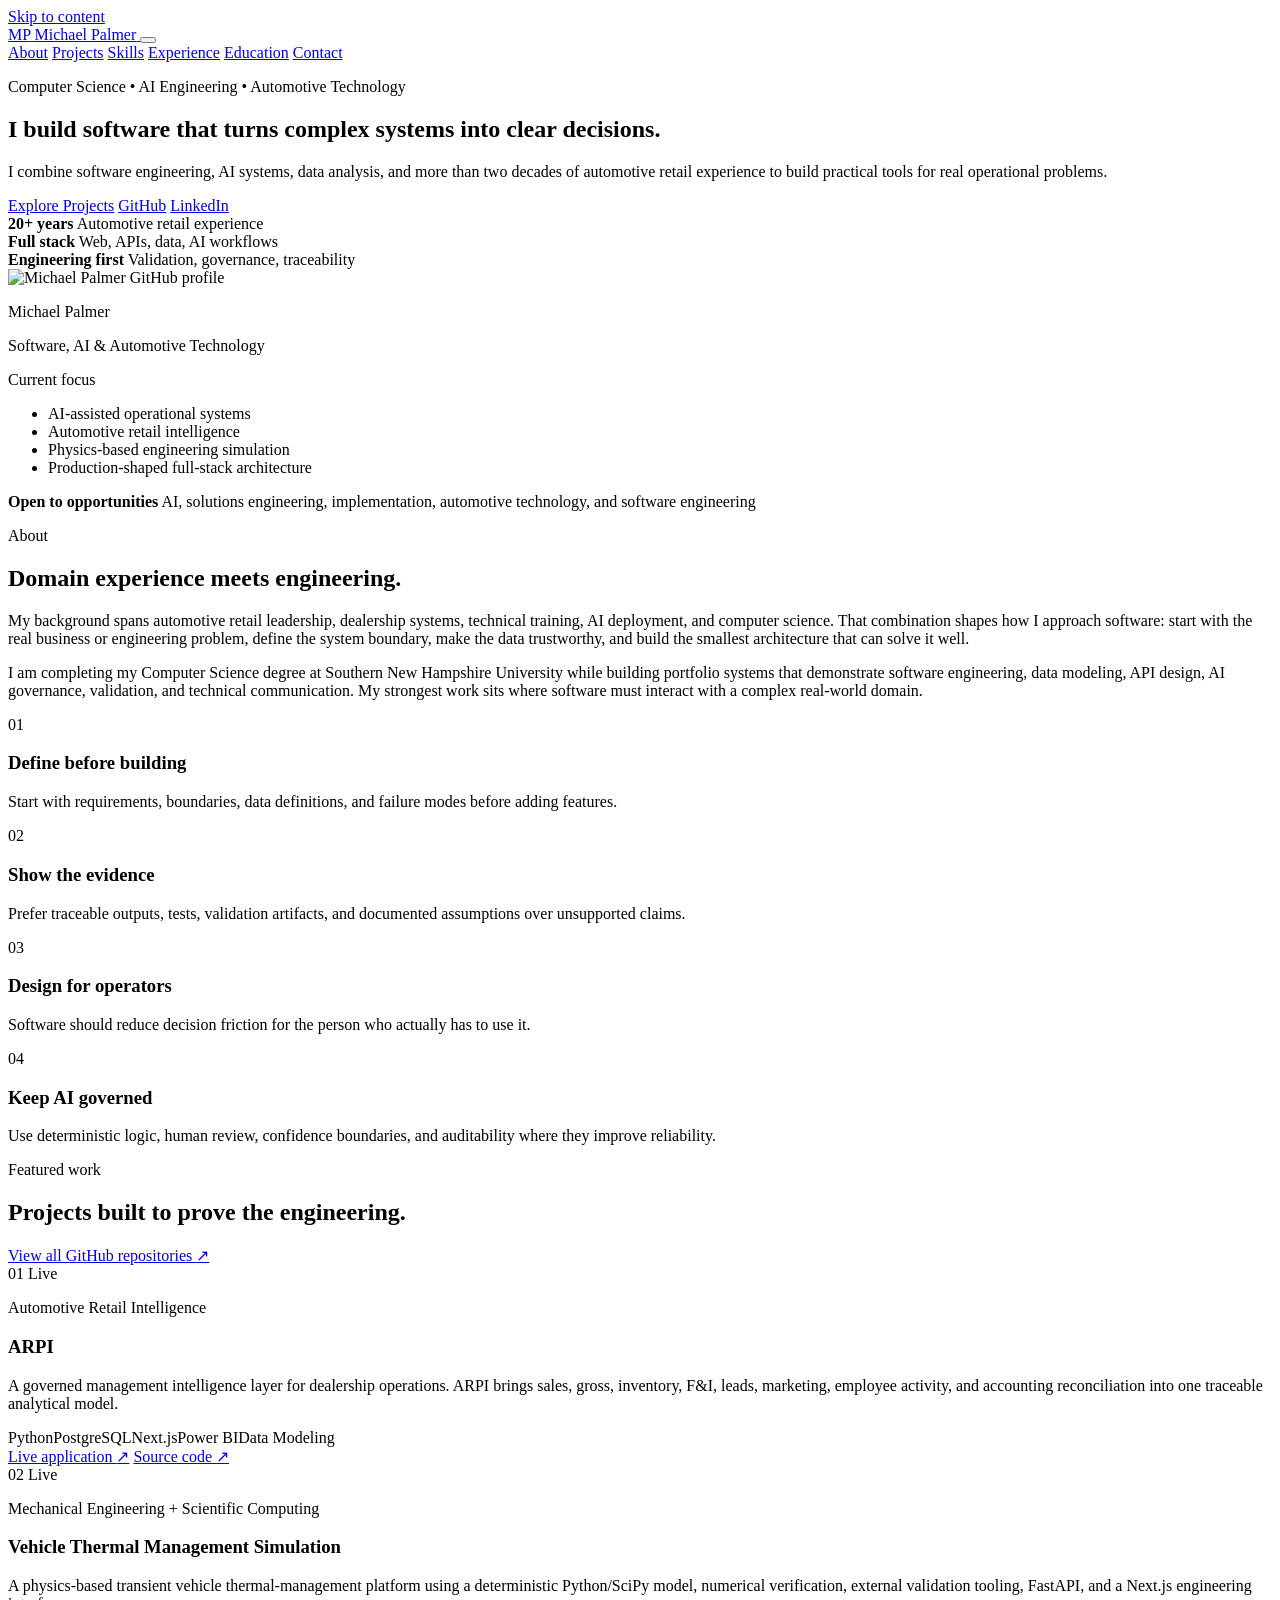
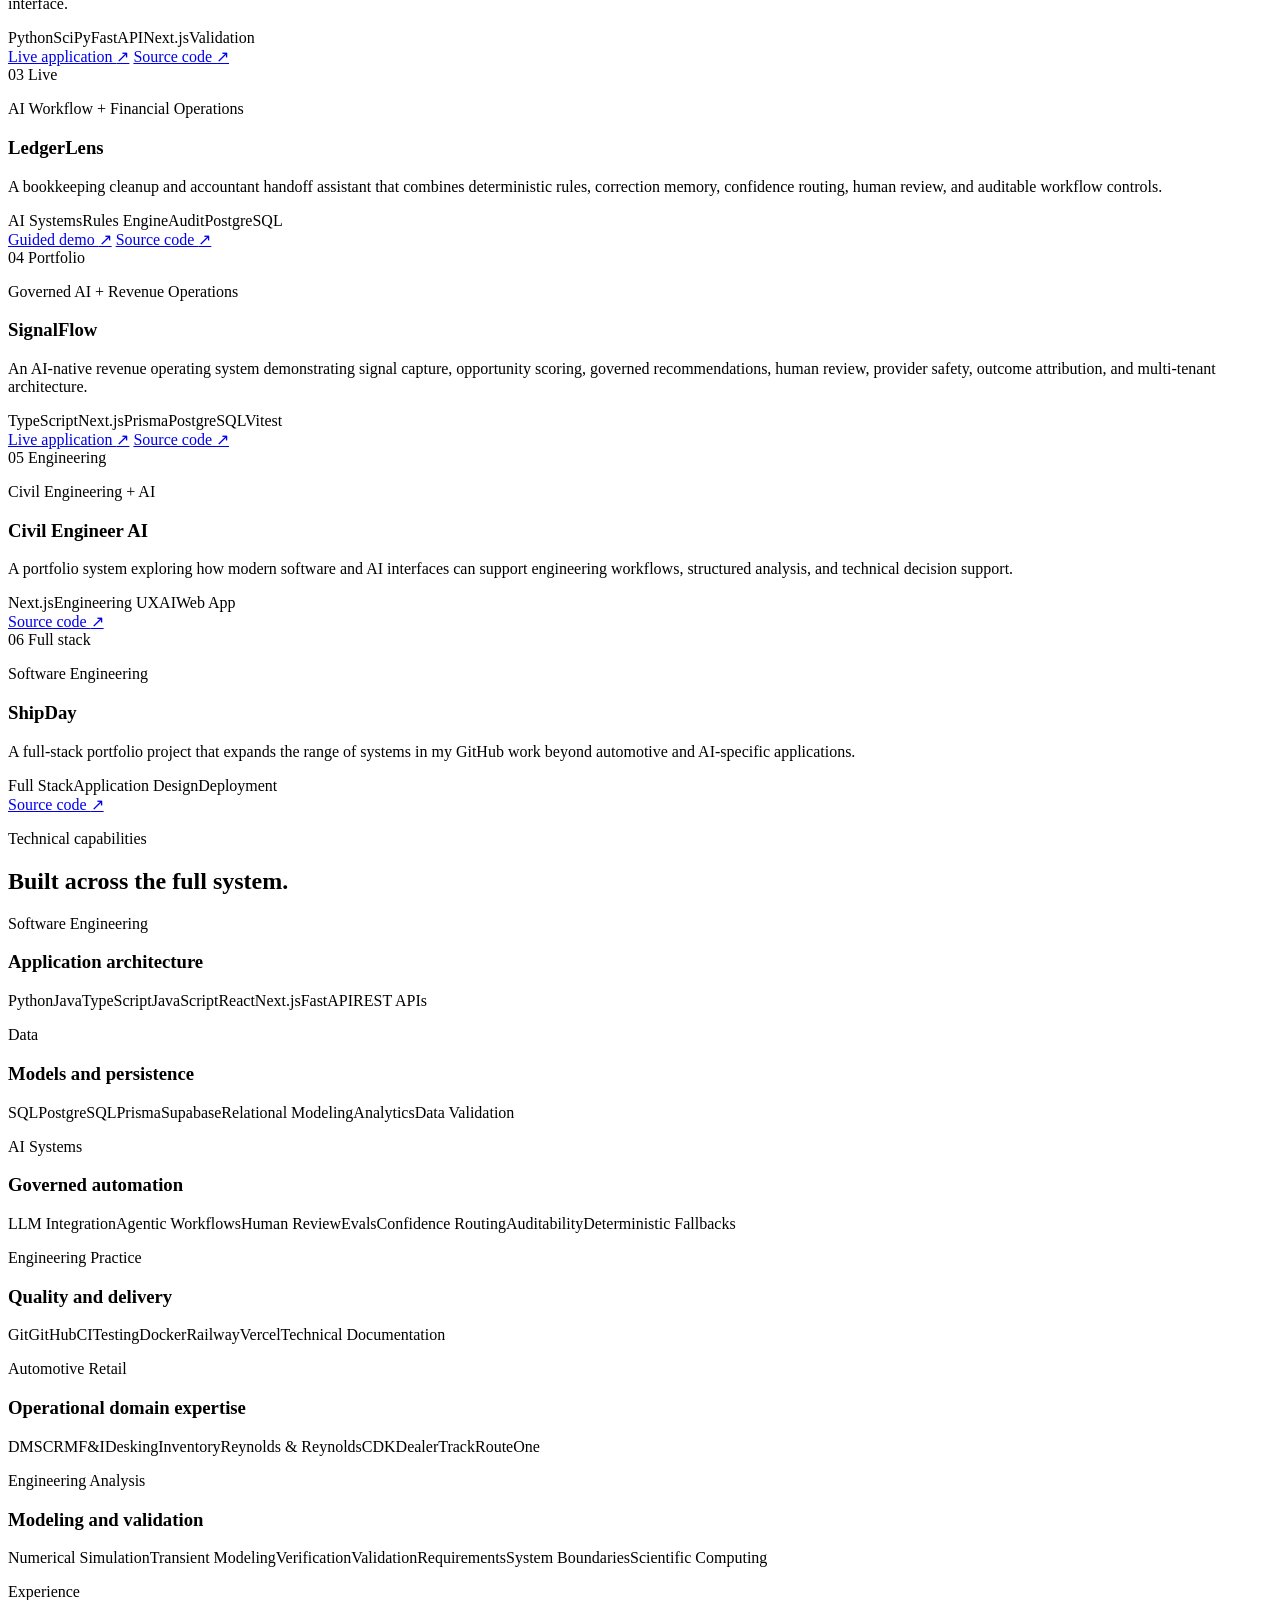
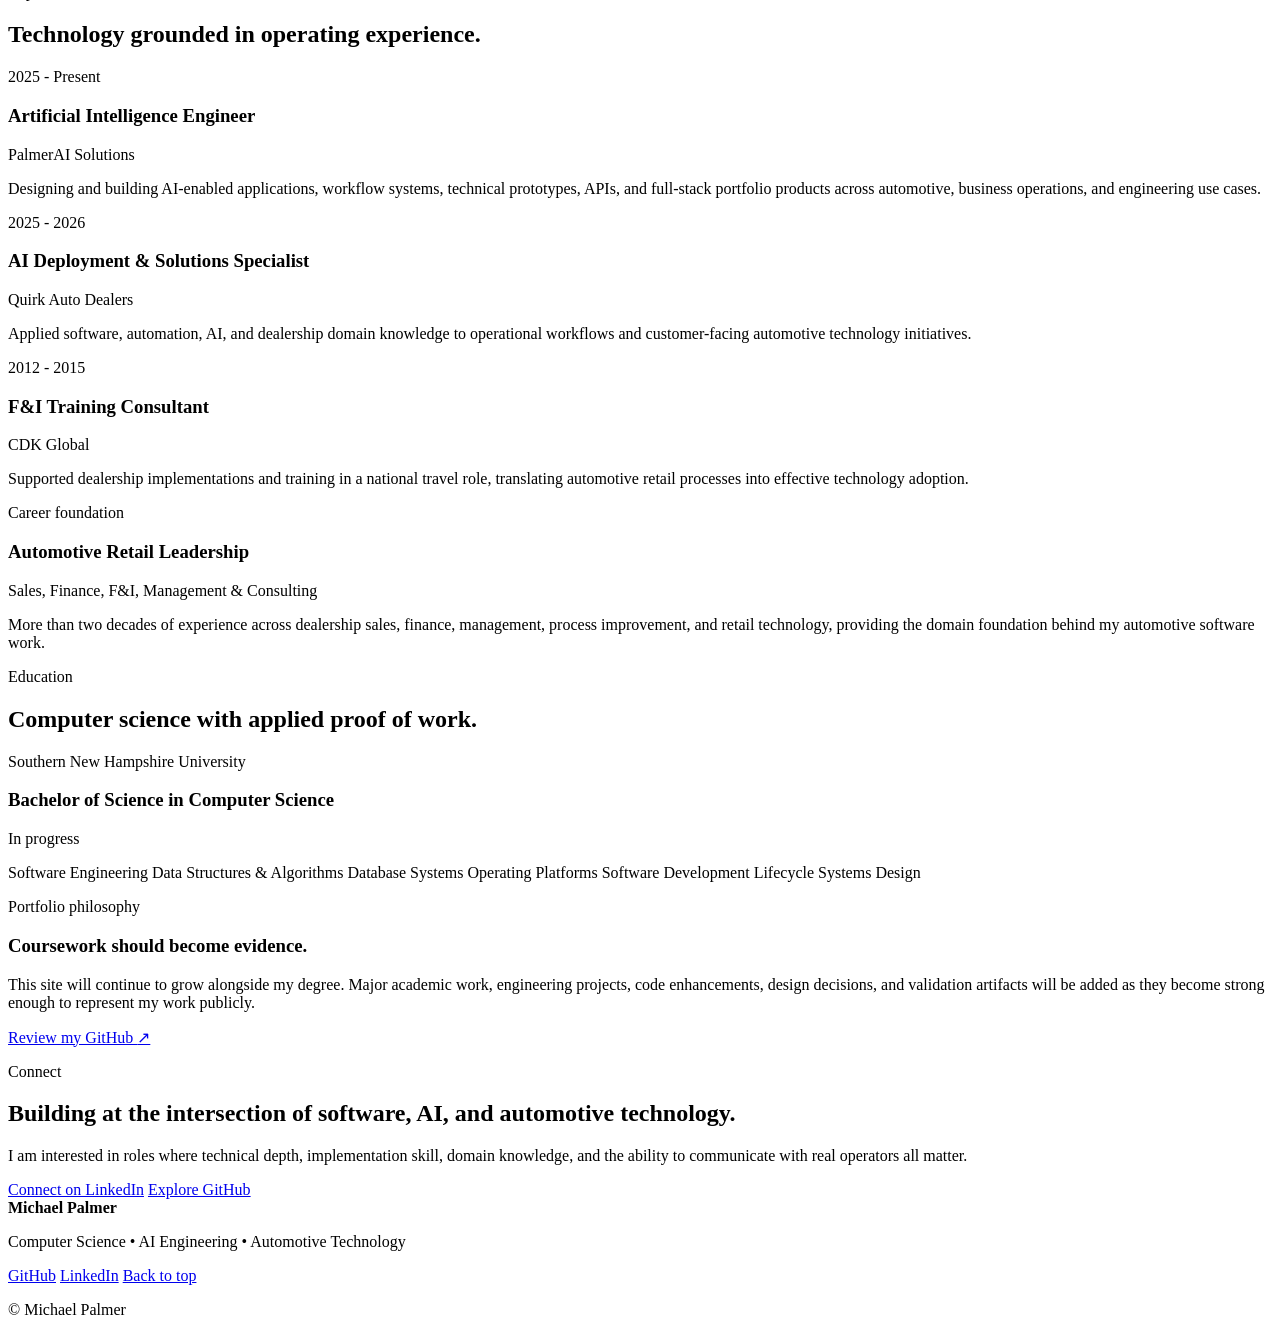
==== index.html @ bd566960 "Build portfolio V1 homepage" ====
<!DOCTYPE html>
<html lang="en">
<head>
  <meta charset="UTF-8">
  <meta name="viewport" content="width=device-width, initial-scale=1.0">
  <meta name="description" content="Michael Palmer's portfolio featuring computer science, AI engineering, automotive technology, software development, and engineering projects.">
  <meta name="author" content="Michael Palmer">
  <meta name="theme-color" content="#08101f">
  <meta property="og:title" content="Michael Palmer | Computer Science, AI & Automotive Technology">
  <meta property="og:description" content="Portfolio of Michael Palmer: software engineering, AI systems, automotive technology, data products, and engineering simulation.">
  <meta property="og:type" content="website">
  <meta property="og:url" content="https://mpalmer79.github.io/">
  <meta name="twitter:card" content="summary">
  <link rel="canonical" href="https://mpalmer79.github.io/">
  <link rel="stylesheet" href="styles.css">
  <title>Michael Palmer | Computer Science, AI & Automotive Technology</title>
  <script type="application/ld+json">
  {
    "@context": "https://schema.org",
    "@type": "Person",
    "name": "Michael Palmer",
    "url": "https://mpalmer79.github.io/",
    "sameAs": [
      "https://github.com/mpalmer79",
      "https://www.linkedin.com/in/mpalmer1234/"
    ],
    "knowsAbout": [
      "Computer Science",
      "Artificial Intelligence",
      "Software Engineering",
      "Automotive Technology",
      "Data Engineering",
      "Engineering Simulation"
    ]
  }
  </script>
</head>
<body>
  <a class="skip-link" href="#main-content">Skip to content</a>

  <header class="site-header" id="top">
    <div class="nav-shell">
      <a class="brand" href="#top" aria-label="Michael Palmer home">
        <span class="brand-mark">MP</span>
        <span class="brand-name">Michael Palmer</span>
      </a>

      <button class="nav-toggle" type="button" aria-expanded="false" aria-controls="primary-nav" aria-label="Open navigation">
        <span></span>
        <span></span>
        <span></span>
      </button>

      <nav class="primary-nav" id="primary-nav" aria-label="Primary navigation">
        <a href="#about">About</a>
        <a href="#projects">Projects</a>
        <a href="#skills">Skills</a>
        <a href="#experience">Experience</a>
        <a href="#education">Education</a>
        <a class="nav-cta" href="#contact">Contact</a>
      </nav>
    </div>
  </header>

  <main id="main-content">
    <section class="hero section-shell">
      <div class="hero-copy reveal">
        <p class="eyebrow">Computer Science • AI Engineering • Automotive Technology</p>
        <h1>I build software that turns complex systems into clear decisions.</h1>
        <p class="hero-lead">
          I combine software engineering, AI systems, data analysis, and more than two decades of automotive retail experience to build practical tools for real operational problems.
        </p>

        <div class="hero-actions">
          <a class="button button-primary" href="#projects">Explore Projects</a>
          <a class="button button-secondary" href="https://github.com/mpalmer79" target="_blank" rel="noreferrer">GitHub</a>
          <a class="button button-secondary" href="https://www.linkedin.com/in/mpalmer1234/" target="_blank" rel="noreferrer">LinkedIn</a>
        </div>

        <div class="hero-facts" aria-label="Professional highlights">
          <div>
            <strong>20+ years</strong>
            <span>Automotive retail experience</span>
          </div>
          <div>
            <strong>Full stack</strong>
            <span>Web, APIs, data, AI workflows</span>
          </div>
          <div>
            <strong>Engineering first</strong>
            <span>Validation, governance, traceability</span>
          </div>
        </div>
      </div>

      <aside class="hero-panel reveal" aria-label="Current focus">
        <div class="profile-row">
          <img src="https://avatars.githubusercontent.com/u/212551608?v=4" alt="Michael Palmer GitHub profile" width="76" height="76">
          <div>
            <p class="mini-label">Michael Palmer</p>
            <p class="profile-role">Software, AI & Automotive Technology</p>
          </div>
        </div>

        <div class="focus-block">
          <p class="mini-label">Current focus</p>
          <ul>
            <li>AI-assisted operational systems</li>
            <li>Automotive retail intelligence</li>
            <li>Physics-based engineering simulation</li>
            <li>Production-shaped full-stack architecture</li>
          </ul>
        </div>

        <div class="status-card">
          <span class="status-dot" aria-hidden="true"></span>
          <div>
            <strong>Open to opportunities</strong>
            <span>AI, solutions engineering, implementation, automotive technology, and software engineering</span>
          </div>
        </div>
      </aside>
    </section>

    <section class="section section-shell" id="about">
      <div class="section-heading reveal">
        <p class="eyebrow">About</p>
        <h2>Domain experience meets engineering.</h2>
      </div>

      <div class="about-grid">
        <div class="about-copy reveal">
          <p>
            My background spans automotive retail leadership, dealership systems, technical training, AI deployment, and computer science. That combination shapes how I approach software: start with the real business or engineering problem, define the system boundary, make the data trustworthy, and build the smallest architecture that can solve it well.
          </p>
          <p>
            I am completing my Computer Science degree at Southern New Hampshire University while building portfolio systems that demonstrate software engineering, data modeling, API design, AI governance, validation, and technical communication. My strongest work sits where software must interact with a complex real-world domain.
          </p>
        </div>

        <div class="principles-grid reveal" aria-label="Engineering principles">
          <article>
            <span>01</span>
            <h3>Define before building</h3>
            <p>Start with requirements, boundaries, data definitions, and failure modes before adding features.</p>
          </article>
          <article>
            <span>02</span>
            <h3>Show the evidence</h3>
            <p>Prefer traceable outputs, tests, validation artifacts, and documented assumptions over unsupported claims.</p>
          </article>
          <article>
            <span>03</span>
            <h3>Design for operators</h3>
            <p>Software should reduce decision friction for the person who actually has to use it.</p>
          </article>
          <article>
            <span>04</span>
            <h3>Keep AI governed</h3>
            <p>Use deterministic logic, human review, confidence boundaries, and auditability where they improve reliability.</p>
          </article>
        </div>
      </div>
    </section>

    <section class="section section-shell" id="projects">
      <div class="section-heading split-heading reveal">
        <div>
          <p class="eyebrow">Featured work</p>
          <h2>Projects built to prove the engineering.</h2>
        </div>
        <a class="text-link" href="https://github.com/mpalmer79?tab=repositories" target="_blank" rel="noreferrer">View all GitHub repositories <span aria-hidden="true">↗</span></a>
      </div>

      <div class="project-grid">
        <article class="project-card project-card-featured reveal">
          <div class="project-topline">
            <span class="project-index">01</span>
            <span class="project-status">Live</span>
          </div>
          <p class="project-domain">Automotive Retail Intelligence</p>
          <h3>ARPI</h3>
          <p>
            A governed management intelligence layer for dealership operations. ARPI brings sales, gross, inventory, F&I, leads, marketing, employee activity, and accounting reconciliation into one traceable analytical model.
          </p>
          <div class="tag-list" aria-label="ARPI technologies">
            <span>Python</span><span>PostgreSQL</span><span>Next.js</span><span>Power BI</span><span>Data Modeling</span>
          </div>
          <div class="project-actions">
            <a href="https://arpi.up.railway.app" target="_blank" rel="noreferrer">Live application <span aria-hidden="true">↗</span></a>
            <a href="https://github.com/mpalmer79/Automotive-Retail-Performance-Intelligence" target="_blank" rel="noreferrer">Source code <span aria-hidden="true">↗</span></a>
          </div>
        </article>

        <article class="project-card project-card-featured reveal">
          <div class="project-topline">
            <span class="project-index">02</span>
            <span class="project-status">Live</span>
          </div>
          <p class="project-domain">Mechanical Engineering + Scientific Computing</p>
          <h3>Vehicle Thermal Management Simulation</h3>
          <p>
            A physics-based transient vehicle thermal-management platform using a deterministic Python/SciPy model, numerical verification, external validation tooling, FastAPI, and a Next.js engineering interface.
          </p>
          <div class="tag-list" aria-label="VTMS technologies">
            <span>Python</span><span>SciPy</span><span>FastAPI</span><span>Next.js</span><span>Validation</span>
          </div>
          <div class="project-actions">
            <a href="https://vtms.up.railway.app" target="_blank" rel="noreferrer">Live application <span aria-hidden="true">↗</span></a>
            <a href="https://github.com/mpalmer79/vehicle-thermal-management-simulation" target="_blank" rel="noreferrer">Source code <span aria-hidden="true">↗</span></a>
          </div>
        </article>

        <article class="project-card reveal">
          <div class="project-topline">
            <span class="project-index">03</span>
            <span class="project-status">Live</span>
          </div>
          <p class="project-domain">AI Workflow + Financial Operations</p>
          <h3>LedgerLens</h3>
          <p>
            A bookkeeping cleanup and accountant handoff assistant that combines deterministic rules, correction memory, confidence routing, human review, and auditable workflow controls.
          </p>
          <div class="tag-list" aria-label="LedgerLens technologies">
            <span>AI Systems</span><span>Rules Engine</span><span>Audit</span><span>PostgreSQL</span>
          </div>
          <div class="project-actions">
            <a href="https://ledgerlens.up.railway.app/demo" target="_blank" rel="noreferrer">Guided demo <span aria-hidden="true">↗</span></a>
            <a href="https://github.com/mpalmer79/LedgerLens" target="_blank" rel="noreferrer">Source code <span aria-hidden="true">↗</span></a>
          </div>
        </article>

        <article class="project-card reveal">
          <div class="project-topline">
            <span class="project-index">04</span>
            <span class="project-status">Portfolio</span>
          </div>
          <p class="project-domain">Governed AI + Revenue Operations</p>
          <h3>SignalFlow</h3>
          <p>
            An AI-native revenue operating system demonstrating signal capture, opportunity scoring, governed recommendations, human review, provider safety, outcome attribution, and multi-tenant architecture.
          </p>
          <div class="tag-list" aria-label="SignalFlow technologies">
            <span>TypeScript</span><span>Next.js</span><span>Prisma</span><span>PostgreSQL</span><span>Vitest</span>
          </div>
          <div class="project-actions">
            <a href="https://signalflow-revenue.vercel.app" target="_blank" rel="noreferrer">Live application <span aria-hidden="true">↗</span></a>
            <a href="https://github.com/mpalmer79/SignalFlow" target="_blank" rel="noreferrer">Source code <span aria-hidden="true">↗</span></a>
          </div>
        </article>

        <article class="project-card reveal">
          <div class="project-topline">
            <span class="project-index">05</span>
            <span class="project-status">Engineering</span>
          </div>
          <p class="project-domain">Civil Engineering + AI</p>
          <h3>Civil Engineer AI</h3>
          <p>
            A portfolio system exploring how modern software and AI interfaces can support engineering workflows, structured analysis, and technical decision support.
          </p>
          <div class="tag-list" aria-label="Civil Engineer AI technologies">
            <span>Next.js</span><span>Engineering UX</span><span>AI</span><span>Web App</span>
          </div>
          <div class="project-actions">
            <a href="https://github.com/mpalmer79/civil-engineer" target="_blank" rel="noreferrer">Source code <span aria-hidden="true">↗</span></a>
          </div>
        </article>

        <article class="project-card reveal">
          <div class="project-topline">
            <span class="project-index">06</span>
            <span class="project-status">Full stack</span>
          </div>
          <p class="project-domain">Software Engineering</p>
          <h3>ShipDay</h3>
          <p>
            A full-stack portfolio project that expands the range of systems in my GitHub work beyond automotive and AI-specific applications.
          </p>
          <div class="tag-list" aria-label="ShipDay technologies">
            <span>Full Stack</span><span>Application Design</span><span>Deployment</span>
          </div>
          <div class="project-actions">
            <a href="https://github.com/mpalmer79/shipday" target="_blank" rel="noreferrer">Source code <span aria-hidden="true">↗</span></a>
          </div>
        </article>
      </div>
    </section>

    <section class="section section-shell" id="skills">
      <div class="section-heading reveal">
        <p class="eyebrow">Technical capabilities</p>
        <h2>Built across the full system.</h2>
      </div>

      <div class="skills-grid">
        <article class="skill-card reveal">
          <p class="mini-label">Software Engineering</p>
          <h3>Application architecture</h3>
          <div class="skill-list">
            <span>Python</span><span>Java</span><span>TypeScript</span><span>JavaScript</span><span>React</span><span>Next.js</span><span>FastAPI</span><span>REST APIs</span>
          </div>
        </article>

        <article class="skill-card reveal">
          <p class="mini-label">Data</p>
          <h3>Models and persistence</h3>
          <div class="skill-list">
            <span>SQL</span><span>PostgreSQL</span><span>Prisma</span><span>Supabase</span><span>Relational Modeling</span><span>Analytics</span><span>Data Validation</span>
          </div>
        </article>

        <article class="skill-card reveal">
          <p class="mini-label">AI Systems</p>
          <h3>Governed automation</h3>
          <div class="skill-list">
            <span>LLM Integration</span><span>Agentic Workflows</span><span>Human Review</span><span>Evals</span><span>Confidence Routing</span><span>Auditability</span><span>Deterministic Fallbacks</span>
          </div>
        </article>

        <article class="skill-card reveal">
          <p class="mini-label">Engineering Practice</p>
          <h3>Quality and delivery</h3>
          <div class="skill-list">
            <span>Git</span><span>GitHub</span><span>CI</span><span>Testing</span><span>Docker</span><span>Railway</span><span>Vercel</span><span>Technical Documentation</span>
          </div>
        </article>

        <article class="skill-card reveal">
          <p class="mini-label">Automotive Retail</p>
          <h3>Operational domain expertise</h3>
          <div class="skill-list">
            <span>DMS</span><span>CRM</span><span>F&I</span><span>Desking</span><span>Inventory</span><span>Reynolds & Reynolds</span><span>CDK</span><span>DealerTrack</span><span>RouteOne</span>
          </div>
        </article>

        <article class="skill-card reveal">
          <p class="mini-label">Engineering Analysis</p>
          <h3>Modeling and validation</h3>
          <div class="skill-list">
            <span>Numerical Simulation</span><span>Transient Modeling</span><span>Verification</span><span>Validation</span><span>Requirements</span><span>System Boundaries</span><span>Scientific Computing</span>
          </div>
        </article>
      </div>
    </section>

    <section class="section section-shell" id="experience">
      <div class="section-heading reveal">
        <p class="eyebrow">Experience</p>
        <h2>Technology grounded in operating experience.</h2>
      </div>

      <div class="timeline">
        <article class="timeline-item reveal">
          <div class="timeline-date">2025 - Present</div>
          <div class="timeline-content">
            <h3>Artificial Intelligence Engineer</h3>
            <p class="timeline-org">PalmerAI Solutions</p>
            <p>Designing and building AI-enabled applications, workflow systems, technical prototypes, APIs, and full-stack portfolio products across automotive, business operations, and engineering use cases.</p>
          </div>
        </article>

        <article class="timeline-item reveal">
          <div class="timeline-date">2025 - 2026</div>
          <div class="timeline-content">
            <h3>AI Deployment & Solutions Specialist</h3>
            <p class="timeline-org">Quirk Auto Dealers</p>
            <p>Applied software, automation, AI, and dealership domain knowledge to operational workflows and customer-facing automotive technology initiatives.</p>
          </div>
        </article>

        <article class="timeline-item reveal">
          <div class="timeline-date">2012 - 2015</div>
          <div class="timeline-content">
            <h3>F&I Training Consultant</h3>
            <p class="timeline-org">CDK Global</p>
            <p>Supported dealership implementations and training in a national travel role, translating automotive retail processes into effective technology adoption.</p>
          </div>
        </article>

        <article class="timeline-item reveal">
          <div class="timeline-date">Career foundation</div>
          <div class="timeline-content">
            <h3>Automotive Retail Leadership</h3>
            <p class="timeline-org">Sales, Finance, F&I, Management & Consulting</p>
            <p>More than two decades of experience across dealership sales, finance, management, process improvement, and retail technology, providing the domain foundation behind my automotive software work.</p>
          </div>
        </article>
      </div>
    </section>

    <section class="section section-shell" id="education">
      <div class="section-heading reveal">
        <p class="eyebrow">Education</p>
        <h2>Computer science with applied proof of work.</h2>
      </div>

      <div class="education-grid">
        <article class="education-card reveal">
          <p class="mini-label">Southern New Hampshire University</p>
          <h3>Bachelor of Science in Computer Science</h3>
          <p>In progress</p>
          <div class="coursework">
            <span>Software Engineering</span>
            <span>Data Structures & Algorithms</span>
            <span>Database Systems</span>
            <span>Operating Platforms</span>
            <span>Software Development Lifecycle</span>
            <span>Systems Design</span>
          </div>
        </article>

        <article class="education-card education-card-accent reveal">
          <p class="mini-label">Portfolio philosophy</p>
          <h3>Coursework should become evidence.</h3>
          <p>
            This site will continue to grow alongside my degree. Major academic work, engineering projects, code enhancements, design decisions, and validation artifacts will be added as they become strong enough to represent my work publicly.
          </p>
          <a class="text-link" href="https://github.com/mpalmer79" target="_blank" rel="noreferrer">Review my GitHub <span aria-hidden="true">↗</span></a>
        </article>
      </div>
    </section>

    <section class="section section-shell contact-section" id="contact">
      <div class="contact-panel reveal">
        <div>
          <p class="eyebrow">Connect</p>
          <h2>Building at the intersection of software, AI, and automotive technology.</h2>
          <p>
            I am interested in roles where technical depth, implementation skill, domain knowledge, and the ability to communicate with real operators all matter.
          </p>
        </div>
        <div class="contact-actions">
          <a class="button button-primary" href="https://www.linkedin.com/in/mpalmer1234/" target="_blank" rel="noreferrer">Connect on LinkedIn</a>
          <a class="button button-secondary" href="https://github.com/mpalmer79" target="_blank" rel="noreferrer">Explore GitHub</a>
        </div>
      </div>
    </section>
  </main>

  <footer class="site-footer">
    <div class="section-shell footer-inner">
      <div>
        <strong>Michael Palmer</strong>
        <p>Computer Science • AI Engineering • Automotive Technology</p>
      </div>
      <div class="footer-links">
        <a href="https://github.com/mpalmer79" target="_blank" rel="noreferrer">GitHub</a>
        <a href="https://www.linkedin.com/in/mpalmer1234/" target="_blank" rel="noreferrer">LinkedIn</a>
        <a href="#top">Back to top</a>
      </div>
      <p class="copyright">© <span id="current-year"></span> Michael Palmer</p>
    </div>
  </footer>

  <script src="script.js"></script>
</body>
</html>
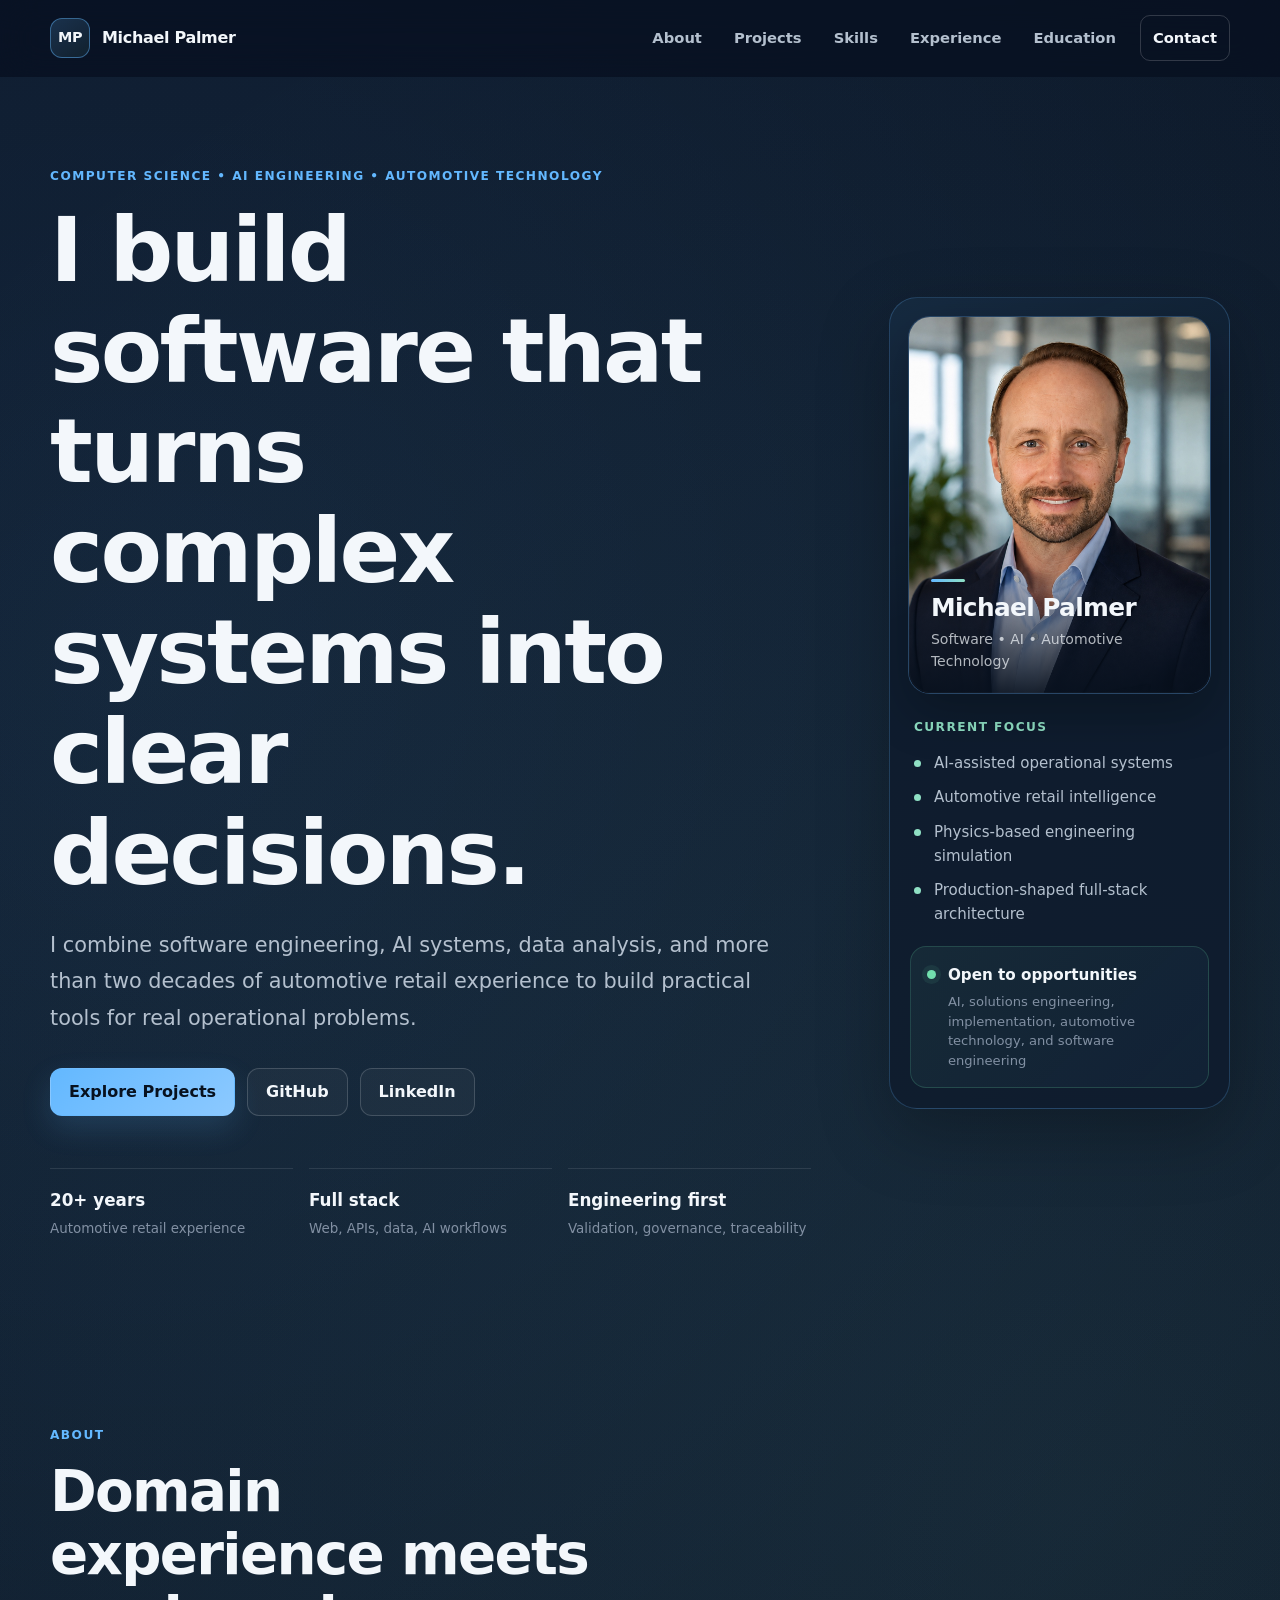
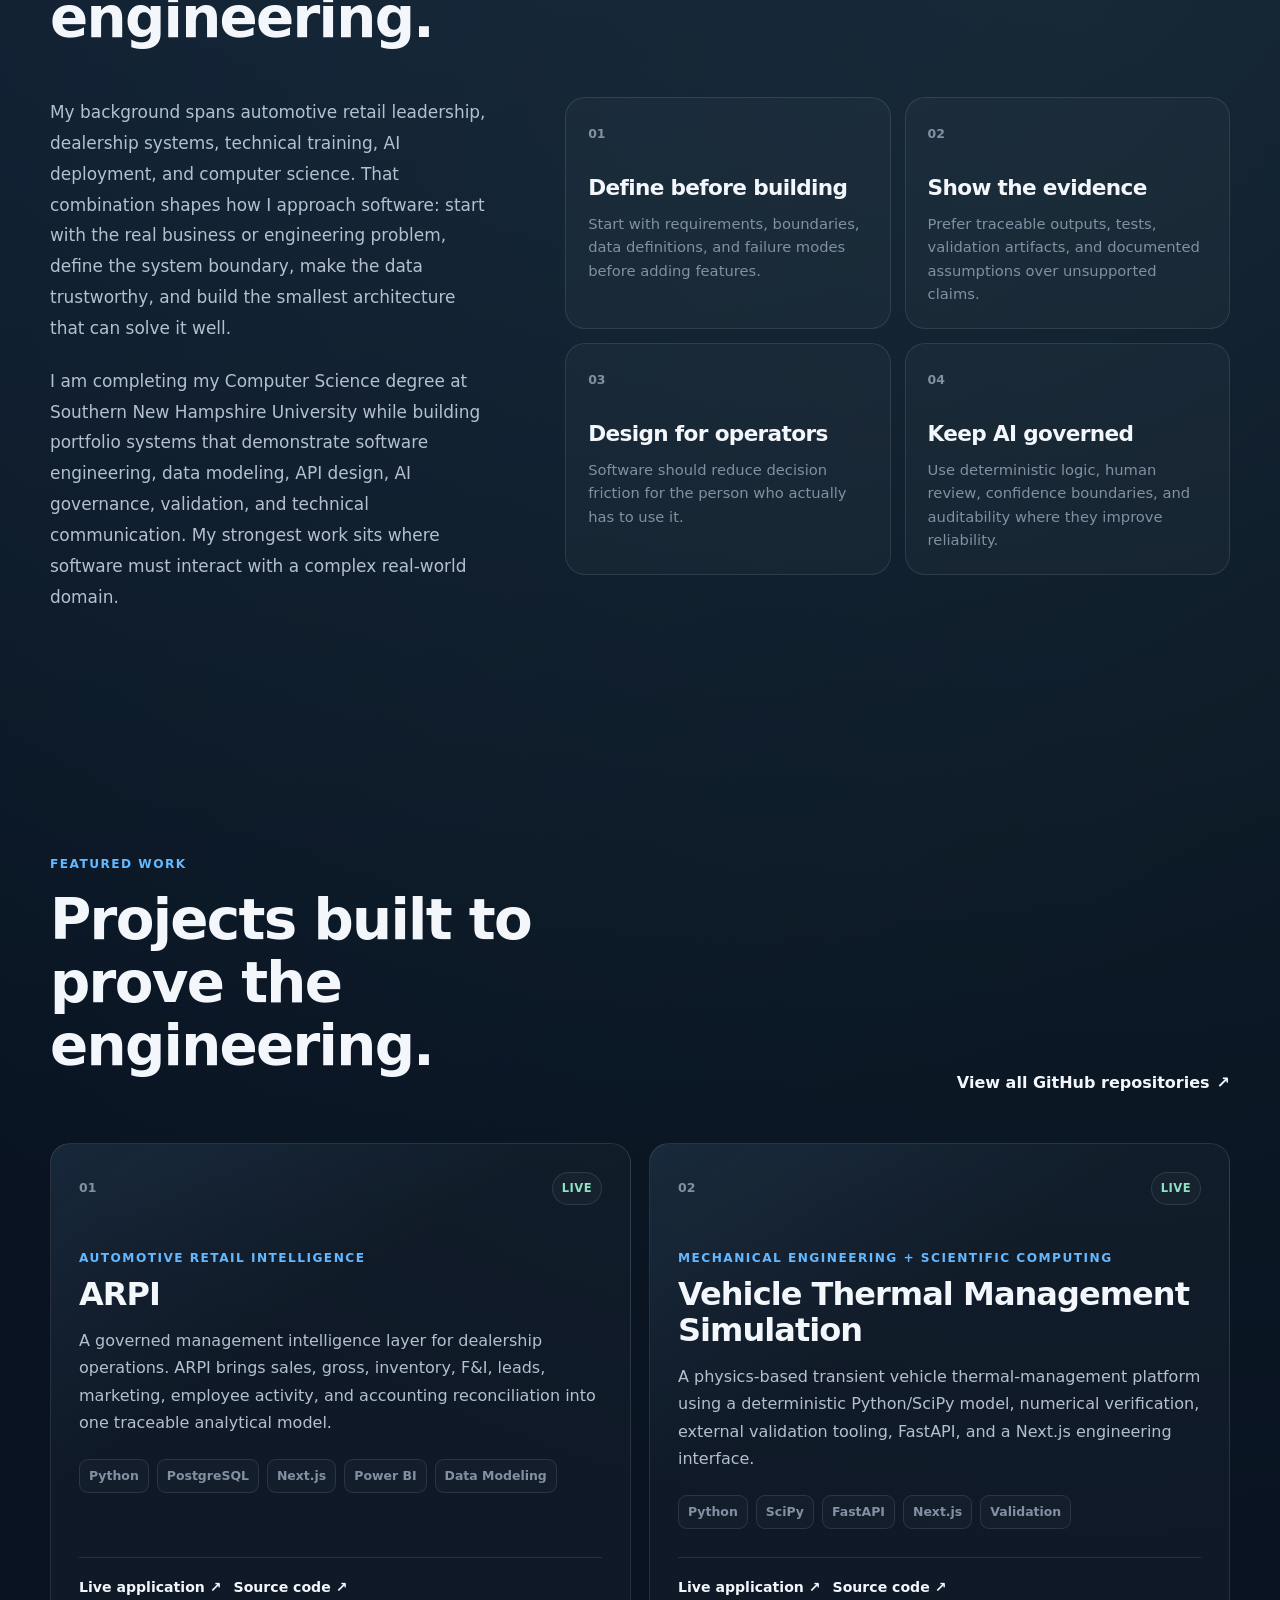
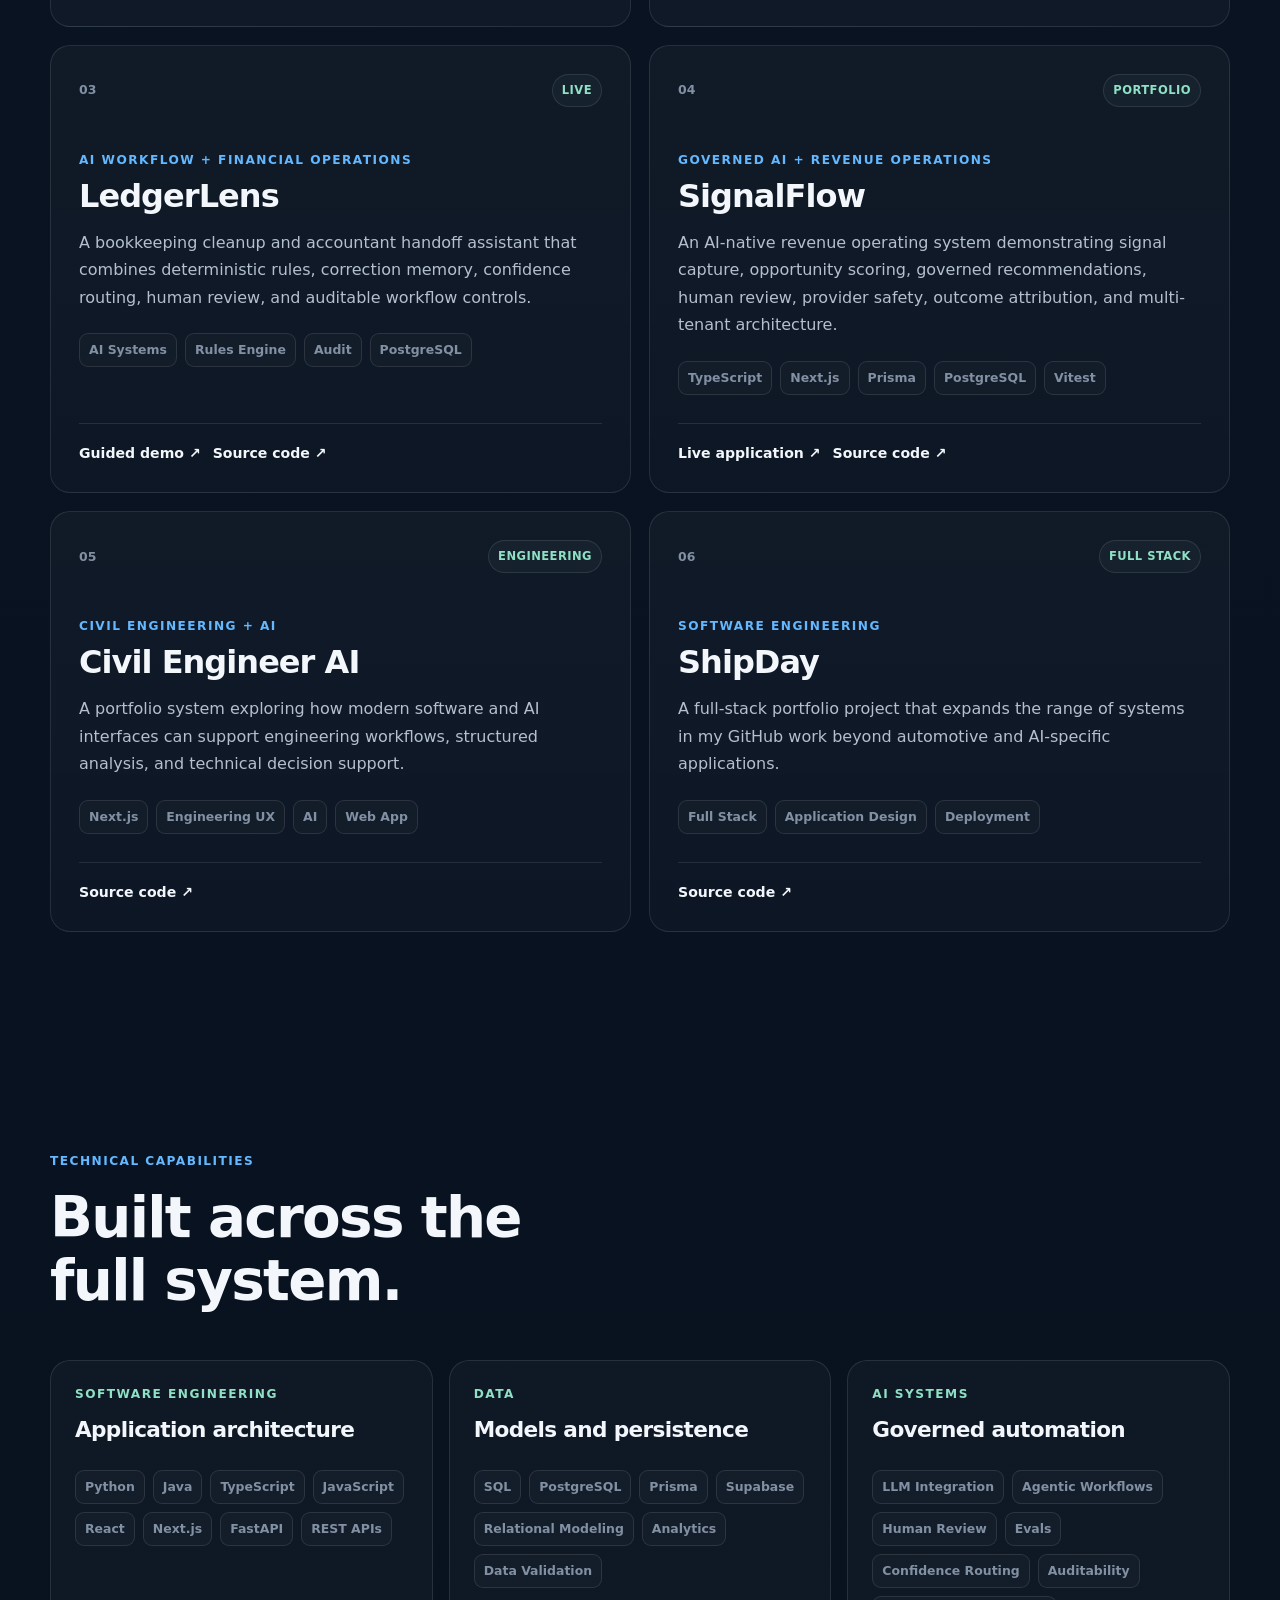
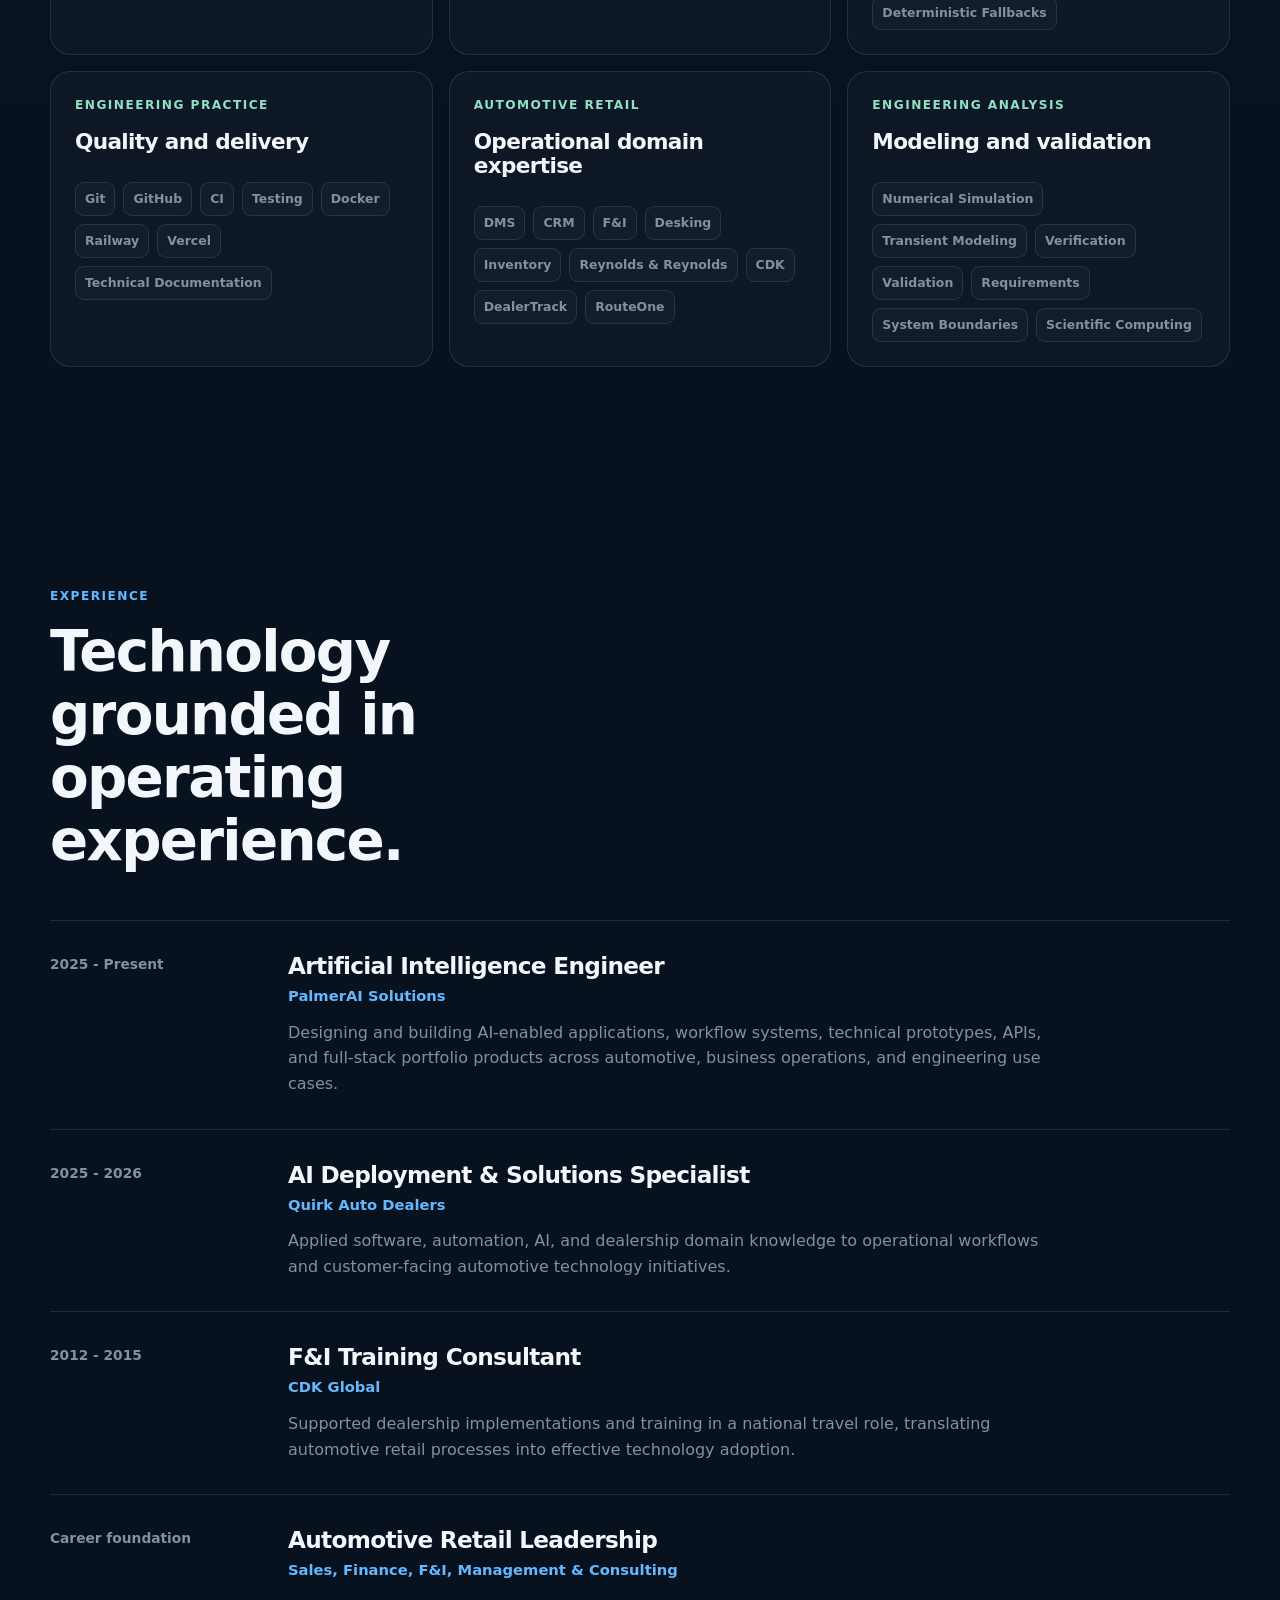
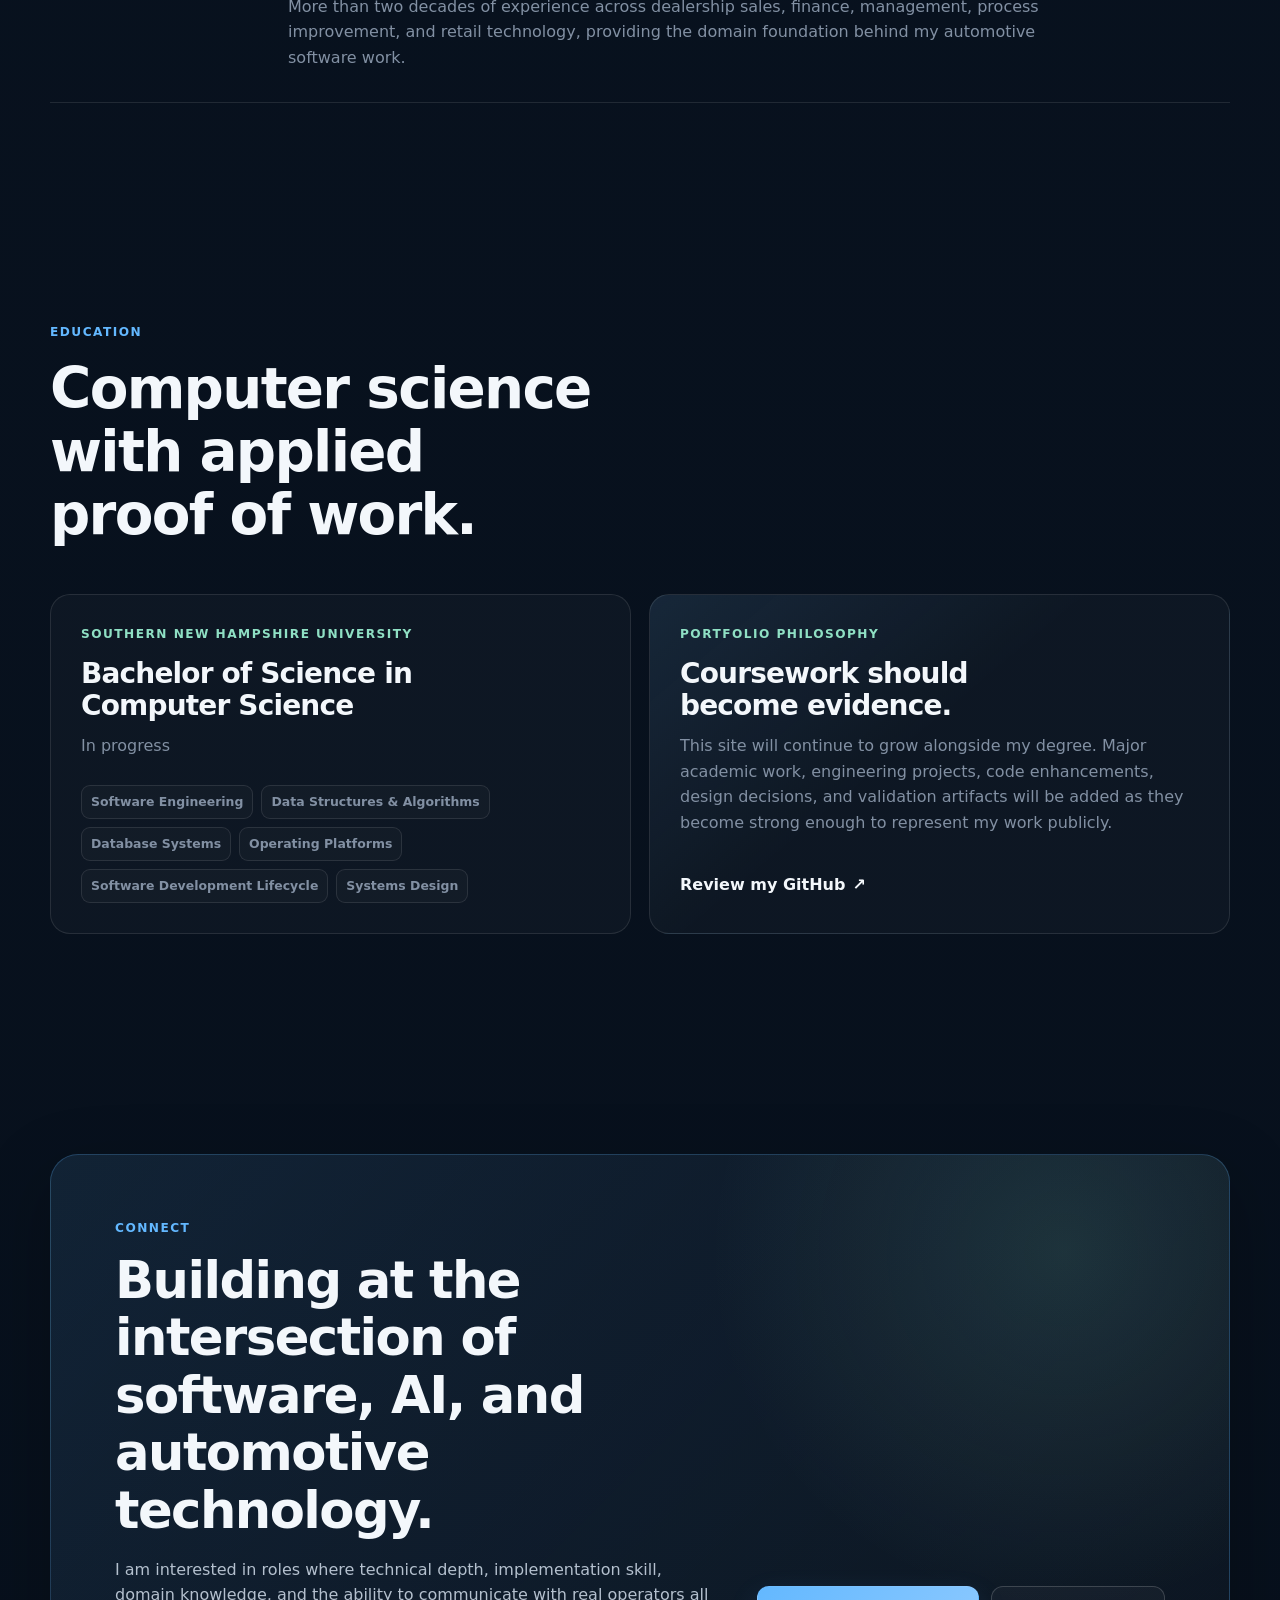
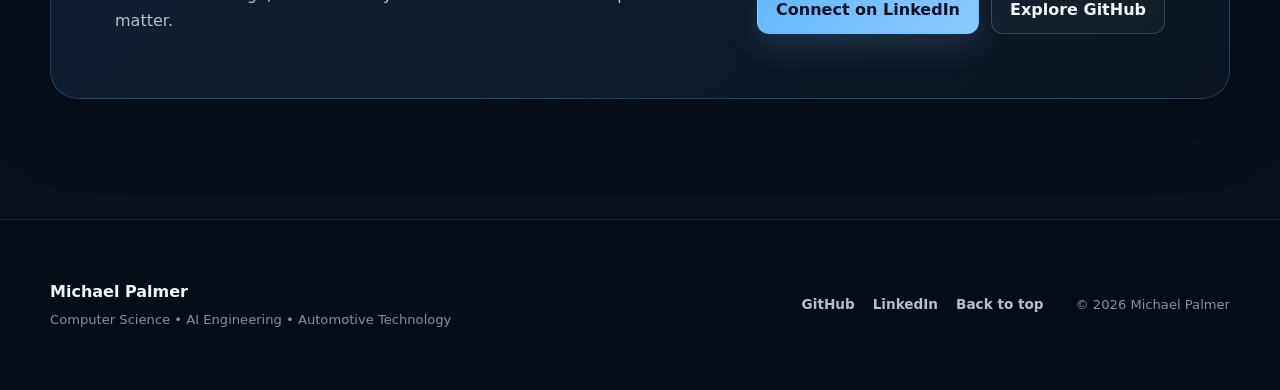
==== commit 3c0269b7: "Update print statement from 'Hello' to 'Goodbye'" ====
--- a/index.html
+++ b/index.html
@@ -3,17 +3,53 @@
 <head>
   <meta charset="UTF-8">
   <meta name="viewport" content="width=device-width, initial-scale=1.0">
-  <meta name="description" content="Michael Palmer's portfolio featuring computer science, AI engineering, automotive technology, software development, and engineering projects.">
+
+  <meta
+    name="description"
+    content="Michael Palmer's portfolio featuring computer science, AI engineering, automotive technology, software development, data systems, and engineering projects."
+  >
   <meta name="author" content="Michael Palmer">
   <meta name="theme-color" content="#08101f">
-  <meta property="og:title" content="Michael Palmer | Computer Science, AI & Automotive Technology">
-  <meta property="og:description" content="Portfolio of Michael Palmer: software engineering, AI systems, automotive technology, data products, and engineering simulation.">
+
+  <meta
+    property="og:title"
+    content="Michael Palmer | Computer Science, AI & Automotive Technology"
+  >
+  <meta
+    property="og:description"
+    content="Software engineering, AI systems, automotive technology, data products, and engineering simulation."
+  >
   <meta property="og:type" content="website">
   <meta property="og:url" content="https://mpalmer79.github.io/">
-  <meta name="twitter:card" content="summary">
+  <meta
+    property="og:image"
+    content="https://mpalmer79.github.io/assets/michael-palmer-portrait.jpg"
+  >
+  <meta
+    property="og:image:alt"
+    content="Professional portrait of Michael Palmer"
+  >
+
+  <meta name="twitter:card" content="summary_large_image">
+  <meta
+    name="twitter:title"
+    content="Michael Palmer | Computer Science, AI & Automotive Technology"
+  >
+  <meta
+    name="twitter:description"
+    content="Software engineering, AI systems, automotive technology, data products, and engineering simulation."
+  >
+  <meta
+    name="twitter:image"
+    content="https://mpalmer79.github.io/assets/michael-palmer-portrait.jpg"
+  >
+
   <link rel="canonical" href="https://mpalmer79.github.io/">
   <link rel="stylesheet" href="styles.css">
+  <link rel="stylesheet" href="portrait.css">
+
   <title>Michael Palmer | Computer Science, AI & Automotive Technology</title>
+
   <script type="application/ld+json">
   {
     "@context": "https://schema.org",
@@ -35,6 +71,7 @@
   }
   </script>
 </head>
+
 <body>
   <a class="skip-link" href="#main-content">Skip to content</a>
 
@@ -45,13 +82,23 @@
         <span class="brand-name">Michael Palmer</span>
       </a>
 
-      <button class="nav-toggle" type="button" aria-expanded="false" aria-controls="primary-nav" aria-label="Open navigation">
+      <button
+        class="nav-toggle"
+        type="button"
+        aria-expanded="false"
+        aria-controls="primary-nav"
+        aria-label="Open navigation"
+      >
         <span></span>
         <span></span>
         <span></span>
       </button>
 
-      <nav class="primary-nav" id="primary-nav" aria-label="Primary navigation">
+      <nav
+        class="primary-nav"
+        id="primary-nav"
+        aria-label="Primary navigation"
+      >
         <a href="#about">About</a>
         <a href="#projects">Projects</a>
         <a href="#skills">Skills</a>
@@ -63,396 +110,1247 @@
   </header>
 
   <main id="main-content">
+
     <section class="hero section-shell">
+
       <div class="hero-copy reveal">
-        <p class="eyebrow">Computer Science • AI Engineering • Automotive Technology</p>
-        <h1>I build software that turns complex systems into clear decisions.</h1>
+
+        <p class="eyebrow">
+          Computer Science • AI Engineering • Automotive Technology
+        </p>
+
+        <h1>
+          I build software that turns complex systems into clear decisions.
+        </h1>
+
         <p class="hero-lead">
-          I combine software engineering, AI systems, data analysis, and more than two decades of automotive retail experience to build practical tools for real operational problems.
+          I combine software engineering, AI systems, data analysis,
+          and more than two decades of automotive retail experience
+          to build practical tools for real operational problems.
         </p>
 
         <div class="hero-actions">
-          <a class="button button-primary" href="#projects">Explore Projects</a>
-          <a class="button button-secondary" href="https://github.com/mpalmer79" target="_blank" rel="noreferrer">GitHub</a>
-          <a class="button button-secondary" href="https://www.linkedin.com/in/mpalmer1234/" target="_blank" rel="noreferrer">LinkedIn</a>
+
+          <a
+            class="button button-primary"
+            href="#projects"
+          >
+            Explore Projects
+          </a>
+
+          <a
+            class="button button-secondary"
+            href="https://github.com/mpalmer79"
+            target="_blank"
+            rel="noreferrer"
+          >
+            GitHub
+          </a>
+
+          <a
+            class="button button-secondary"
+            href="https://www.linkedin.com/in/mpalmer1234/"
+            target="_blank"
+            rel="noreferrer"
+          >
+            LinkedIn
+          </a>
+
         </div>
 
-        <div class="hero-facts" aria-label="Professional highlights">
+        <div
+          class="hero-facts"
+          aria-label="Professional highlights"
+        >
+
           <div>
             <strong>20+ years</strong>
             <span>Automotive retail experience</span>
           </div>
+
           <div>
             <strong>Full stack</strong>
             <span>Web, APIs, data, AI workflows</span>
           </div>
+
           <div>
             <strong>Engineering first</strong>
             <span>Validation, governance, traceability</span>
           </div>
+
         </div>
       </div>
 
-      <aside class="hero-panel reveal" aria-label="Current focus">
-        <div class="profile-row">
-          <img src="https://avatars.githubusercontent.com/u/212551608?v=4" alt="Michael Palmer GitHub profile" width="76" height="76">
+
+      <aside
+        class="hero-panel reveal"
+        aria-label="Michael Palmer professional profile"
+      >
+
+        <div class="portrait-frame">
+
+          <img
+            class="portrait-image"
+            src="assets/michael-palmer-portrait.jpg"
+            alt="Professional portrait of Michael Palmer in business casual attire"
+            loading="eager"
+            fetchpriority="high"
+          >
+
+          <div class="portrait-caption">
+
+            <h2>Michael Palmer</h2>
+
+            <p>
+              Software • AI • Automotive Technology
+            </p>
+
+          </div>
+
+        </div>
+
+
+        <div class="focus-block">
+
+          <p class="mini-label">
+            Current focus
+          </p>
+
+          <ul>
+
+            <li>
+              AI-assisted operational systems
+            </li>
+
+            <li>
+              Automotive retail intelligence
+            </li>
+
+            <li>
+              Physics-based engineering simulation
+            </li>
+
+            <li>
+              Production-shaped full-stack architecture
+            </li>
+
+          </ul>
+
+        </div>
+
+
+        <div class="status-card">
+
+          <span
+            class="status-dot"
+            aria-hidden="true"
+          ></span>
+
           <div>
-            <p class="mini-label">Michael Palmer</p>
-            <p class="profile-role">Software, AI & Automotive Technology</p>
-          </div>
+
+            <strong>
+              Open to opportunities
+            </strong>
+
+            <span>
+              AI, solutions engineering, implementation,
+              automotive technology, and software engineering
+            </span>
+
+          </div>
+
         </div>
 
-        <div class="focus-block">
-          <p class="mini-label">Current focus</p>
-          <ul>
-            <li>AI-assisted operational systems</li>
-            <li>Automotive retail intelligence</li>
-            <li>Physics-based engineering simulation</li>
-            <li>Production-shaped full-stack architecture</li>
-          </ul>
+      </aside>
+
+    </section>
+
+
+    <section
+      class="section section-shell"
+      id="about"
+    >
+
+      <div class="section-heading reveal">
+
+        <p class="eyebrow">
+          About
+        </p>
+
+        <h2>
+          Domain experience meets engineering.
+        </h2>
+
+      </div>
+
+
+      <div class="about-grid">
+
+        <div class="about-copy reveal">
+
+          <p>
+            My background spans automotive retail leadership,
+            dealership systems, technical training, AI deployment,
+            and computer science. That combination shapes how I
+            approach software: start with the real business or
+            engineering problem, define the system boundary, make
+            the data trustworthy, and build the smallest architecture
+            that can solve it well.
+          </p>
+
+          <p>
+            I am completing my Computer Science degree at Southern
+            New Hampshire University while building portfolio systems
+            that demonstrate software engineering, data modeling,
+            API design, AI governance, validation, and technical
+            communication. My strongest work sits where software
+            must interact with a complex real-world domain.
+          </p>
+
         </div>
 
-        <div class="status-card">
-          <span class="status-dot" aria-hidden="true"></span>
-          <div>
-            <strong>Open to opportunities</strong>
-            <span>AI, solutions engineering, implementation, automotive technology, and software engineering</span>
-          </div>
+
+        <div
+          class="principles-grid reveal"
+          aria-label="Engineering principles"
+        >
+
+          <article>
+
+            <span>01</span>
+
+            <h3>
+              Define before building
+            </h3>
+
+            <p>
+              Start with requirements, boundaries, data definitions,
+              and failure modes before adding features.
+            </p>
+
+          </article>
+
+
+          <article>
+
+            <span>02</span>
+
+            <h3>
+              Show the evidence
+            </h3>
+
+            <p>
+              Prefer traceable outputs, tests, validation artifacts,
+              and documented assumptions over unsupported claims.
+            </p>
+
+          </article>
+
+
+          <article>
+
+            <span>03</span>
+
+            <h3>
+              Design for operators
+            </h3>
+
+            <p>
+              Software should reduce decision friction for the person
+              who actually has to use it.
+            </p>
+
+          </article>
+
+
+          <article>
+
+            <span>04</span>
+
+            <h3>
+              Keep AI governed
+            </h3>
+
+            <p>
+              Use deterministic logic, human review, confidence
+              boundaries, and auditability where they improve
+              reliability.
+            </p>
+
+          </article>
+
         </div>
-      </aside>
+
+      </div>
+
     </section>
 
-    <section class="section section-shell" id="about">
+
+    <section
+      class="section section-shell"
+      id="projects"
+    >
+
+      <div class="section-heading split-heading reveal">
+
+        <div>
+
+          <p class="eyebrow">
+            Featured work
+          </p>
+
+          <h2>
+            Projects built to prove the engineering.
+          </h2>
+
+        </div>
+
+
+        <a
+          class="text-link"
+          href="https://github.com/mpalmer79?tab=repositories"
+          target="_blank"
+          rel="noreferrer"
+        >
+          View all GitHub repositories
+          <span aria-hidden="true">↗</span>
+        </a>
+
+      </div>
+
+
+      <div class="project-grid">
+
+
+        <article
+          class="project-card project-card-featured reveal"
+        >
+
+          <div class="project-topline">
+
+            <span class="project-index">
+              01
+            </span>
+
+            <span class="project-status">
+              Live
+            </span>
+
+          </div>
+
+
+          <p class="project-domain">
+            Automotive Retail Intelligence
+          </p>
+
+          <h3>
+            ARPI
+          </h3>
+
+          <p>
+            A governed management intelligence layer for dealership
+            operations. ARPI brings sales, gross, inventory, F&I,
+            leads, marketing, employee activity, and accounting
+            reconciliation into one traceable analytical model.
+          </p>
+
+
+          <div
+            class="tag-list"
+            aria-label="ARPI technologies"
+          >
+
+            <span>Python</span>
+            <span>PostgreSQL</span>
+            <span>Next.js</span>
+            <span>Power BI</span>
+            <span>Data Modeling</span>
+
+          </div>
+
+
+          <div class="project-actions">
+
+            <a
+              href="https://arpi.up.railway.app"
+              target="_blank"
+              rel="noreferrer"
+            >
+              Live application
+              <span aria-hidden="true">↗</span>
+            </a>
+
+            <a
+              href="https://github.com/mpalmer79/Automotive-Retail-Performance-Intelligence"
+              target="_blank"
+              rel="noreferrer"
+            >
+              Source code
+              <span aria-hidden="true">↗</span>
+            </a>
+
+          </div>
+
+        </article>
+
+
+        <article
+          class="project-card project-card-featured reveal"
+        >
+
+          <div class="project-topline">
+
+            <span class="project-index">
+              02
+            </span>
+
+            <span class="project-status">
+              Live
+            </span>
+
+          </div>
+
+
+          <p class="project-domain">
+            Mechanical Engineering + Scientific Computing
+          </p>
+
+          <h3>
+            Vehicle Thermal Management Simulation
+          </h3>
+
+          <p>
+            A physics-based transient vehicle thermal-management
+            platform using a deterministic Python/SciPy model,
+            numerical verification, external validation tooling,
+            FastAPI, and a Next.js engineering interface.
+          </p>
+
+
+          <div
+            class="tag-list"
+            aria-label="VTMS technologies"
+          >
+
+            <span>Python</span>
+            <span>SciPy</span>
+            <span>FastAPI</span>
+            <span>Next.js</span>
+            <span>Validation</span>
+
+          </div>
+
+
+          <div class="project-actions">
+
+            <a
+              href="https://vtms.up.railway.app"
+              target="_blank"
+              rel="noreferrer"
+            >
+              Live application
+              <span aria-hidden="true">↗</span>
+            </a>
+
+            <a
+              href="https://github.com/mpalmer79/vehicle-thermal-management-simulation"
+              target="_blank"
+              rel="noreferrer"
+            >
+              Source code
+              <span aria-hidden="true">↗</span>
+            </a>
+
+          </div>
+
+        </article>
+
+
+        <article class="project-card reveal">
+
+          <div class="project-topline">
+
+            <span class="project-index">
+              03
+            </span>
+
+            <span class="project-status">
+              Live
+            </span>
+
+          </div>
+
+
+          <p class="project-domain">
+            AI Workflow + Financial Operations
+          </p>
+
+          <h3>
+            LedgerLens
+          </h3>
+
+          <p>
+            A bookkeeping cleanup and accountant handoff assistant
+            that combines deterministic rules, correction memory,
+            confidence routing, human review, and auditable workflow
+            controls.
+          </p>
+
+
+          <div
+            class="tag-list"
+            aria-label="LedgerLens technologies"
+          >
+
+            <span>AI Systems</span>
+            <span>Rules Engine</span>
+            <span>Audit</span>
+            <span>PostgreSQL</span>
+
+          </div>
+
+
+          <div class="project-actions">
+
+            <a
+              href="https://ledgerlens.up.railway.app/demo"
+              target="_blank"
+              rel="noreferrer"
+            >
+              Guided demo
+              <span aria-hidden="true">↗</span>
+            </a>
+
+            <a
+              href="https://github.com/mpalmer79/LedgerLens"
+              target="_blank"
+              rel="noreferrer"
+            >
+              Source code
+              <span aria-hidden="true">↗</span>
+            </a>
+
+          </div>
+
+        </article>
+
+
+        <article class="project-card reveal">
+
+          <div class="project-topline">
+
+            <span class="project-index">
+              04
+            </span>
+
+            <span class="project-status">
+              Portfolio
+            </span>
+
+          </div>
+
+
+          <p class="project-domain">
+            Governed AI + Revenue Operations
+          </p>
+
+          <h3>
+            SignalFlow
+          </h3>
+
+          <p>
+            An AI-native revenue operating system demonstrating
+            signal capture, opportunity scoring, governed
+            recommendations, human review, provider safety,
+            outcome attribution, and multi-tenant architecture.
+          </p>
+
+
+          <div
+            class="tag-list"
+            aria-label="SignalFlow technologies"
+          >
+
+            <span>TypeScript</span>
+            <span>Next.js</span>
+            <span>Prisma</span>
+            <span>PostgreSQL</span>
+            <span>Vitest</span>
+
+          </div>
+
+
+          <div class="project-actions">
+
+            <a
+              href="https://signalflow-revenue.vercel.app"
+              target="_blank"
+              rel="noreferrer"
+            >
+              Live application
+              <span aria-hidden="true">↗</span>
+            </a>
+
+            <a
+              href="https://github.com/mpalmer79/SignalFlow"
+              target="_blank"
+              rel="noreferrer"
+            >
+              Source code
+              <span aria-hidden="true">↗</span>
+            </a>
+
+          </div>
+
+        </article>
+
+
+        <article class="project-card reveal">
+
+          <div class="project-topline">
+
+            <span class="project-index">
+              05
+            </span>
+
+            <span class="project-status">
+              Engineering
+            </span>
+
+          </div>
+
+
+          <p class="project-domain">
+            Civil Engineering + AI
+          </p>
+
+          <h3>
+            Civil Engineer AI
+          </h3>
+
+          <p>
+            A portfolio system exploring how modern software and
+            AI interfaces can support engineering workflows,
+            structured analysis, and technical decision support.
+          </p>
+
+
+          <div
+            class="tag-list"
+            aria-label="Civil Engineer AI technologies"
+          >
+
+            <span>Next.js</span>
+            <span>Engineering UX</span>
+            <span>AI</span>
+            <span>Web App</span>
+
+          </div>
+
+
+          <div class="project-actions">
+
+            <a
+              href="https://github.com/mpalmer79/civil-engineer"
+              target="_blank"
+              rel="noreferrer"
+            >
+              Source code
+              <span aria-hidden="true">↗</span>
+            </a>
+
+          </div>
+
+        </article>
+
+
+        <article class="project-card reveal">
+
+          <div class="project-topline">
+
+            <span class="project-index">
+              06
+            </span>
+
+            <span class="project-status">
+              Full stack
+            </span>
+
+          </div>
+
+
+          <p class="project-domain">
+            Software Engineering
+          </p>
+
+          <h3>
+            ShipDay
+          </h3>
+
+          <p>
+            A full-stack portfolio project that expands the range
+            of systems in my GitHub work beyond automotive and
+            AI-specific applications.
+          </p>
+
+
+          <div
+            class="tag-list"
+            aria-label="ShipDay technologies"
+          >
+
+            <span>Full Stack</span>
+            <span>Application Design</span>
+            <span>Deployment</span>
+
+          </div>
+
+
+          <div class="project-actions">
+
+            <a
+              href="https://github.com/mpalmer79/shipday"
+              target="_blank"
+              rel="noreferrer"
+            >
+              Source code
+              <span aria-hidden="true">↗</span>
+            </a>
+
+          </div>
+
+        </article>
+
+      </div>
+
+    </section>
+
+
+    <section
+      class="section section-shell"
+      id="skills"
+    >
+
       <div class="section-heading reveal">
-        <p class="eyebrow">About</p>
-        <h2>Domain experience meets engineering.</h2>
+
+        <p class="eyebrow">
+          Technical capabilities
+        </p>
+
+        <h2>
+          Built across the full system.
+        </h2>
+
       </div>
 
-      <div class="about-grid">
-        <div class="about-copy reveal">
+
+      <div class="skills-grid">
+
+
+        <article class="skill-card reveal">
+
+          <p class="mini-label">
+            Software Engineering
+          </p>
+
+          <h3>
+            Application architecture
+          </h3>
+
+          <div class="skill-list">
+
+            <span>Python</span>
+            <span>Java</span>
+            <span>TypeScript</span>
+            <span>JavaScript</span>
+            <span>React</span>
+            <span>Next.js</span>
+            <span>FastAPI</span>
+            <span>REST APIs</span>
+
+          </div>
+
+        </article>
+
+
+        <article class="skill-card reveal">
+
+          <p class="mini-label">
+            Data
+          </p>
+
+          <h3>
+            Models and persistence
+          </h3>
+
+          <div class="skill-list">
+
+            <span>SQL</span>
+            <span>PostgreSQL</span>
+            <span>Prisma</span>
+            <span>Supabase</span>
+            <span>Relational Modeling</span>
+            <span>Analytics</span>
+            <span>Data Validation</span>
+
+          </div>
+
+        </article>
+
+
+        <article class="skill-card reveal">
+
+          <p class="mini-label">
+            AI Systems
+          </p>
+
+          <h3>
+            Governed automation
+          </h3>
+
+          <div class="skill-list">
+
+            <span>LLM Integration</span>
+            <span>Agentic Workflows</span>
+            <span>Human Review</span>
+            <span>Evals</span>
+            <span>Confidence Routing</span>
+            <span>Auditability</span>
+            <span>Deterministic Fallbacks</span>
+
+          </div>
+
+        </article>
+
+
+        <article class="skill-card reveal">
+
+          <p class="mini-label">
+            Engineering Practice
+          </p>
+
+          <h3>
+            Quality and delivery
+          </h3>
+
+          <div class="skill-list">
+
+            <span>Git</span>
+            <span>GitHub</span>
+            <span>CI</span>
+            <span>Testing</span>
+            <span>Docker</span>
+            <span>Railway</span>
+            <span>Vercel</span>
+            <span>Technical Documentation</span>
+
+          </div>
+
+        </article>
+
+
+        <article class="skill-card reveal">
+
+          <p class="mini-label">
+            Automotive Retail
+          </p>
+
+          <h3>
+            Operational domain expertise
+          </h3>
+
+          <div class="skill-list">
+
+            <span>DMS</span>
+            <span>CRM</span>
+            <span>F&I</span>
+            <span>Desking</span>
+            <span>Inventory</span>
+            <span>Reynolds & Reynolds</span>
+            <span>CDK</span>
+            <span>DealerTrack</span>
+            <span>RouteOne</span>
+
+          </div>
+
+        </article>
+
+
+        <article class="skill-card reveal">
+
+          <p class="mini-label">
+            Engineering Analysis
+          </p>
+
+          <h3>
+            Modeling and validation
+          </h3>
+
+          <div class="skill-list">
+
+            <span>Numerical Simulation</span>
+            <span>Transient Modeling</span>
+            <span>Verification</span>
+            <span>Validation</span>
+            <span>Requirements</span>
+            <span>System Boundaries</span>
+            <span>Scientific Computing</span>
+
+          </div>
+
+        </article>
+
+      </div>
+
+    </section>
+
+
+    <section
+      class="section section-shell"
+      id="experience"
+    >
+
+      <div class="section-heading reveal">
+
+        <p class="eyebrow">
+          Experience
+        </p>
+
+        <h2>
+          Technology grounded in operating experience.
+        </h2>
+
+      </div>
+
+
+      <div class="timeline">
+
+
+        <article class="timeline-item reveal">
+
+          <div class="timeline-date">
+            2025 - Present
+          </div>
+
+          <div class="timeline-content">
+
+            <h3>
+              Artificial Intelligence Engineer
+            </h3>
+
+            <p class="timeline-org">
+              PalmerAI Solutions
+            </p>
+
+            <p>
+              Designing and building AI-enabled applications,
+              workflow systems, technical prototypes, APIs,
+              and full-stack portfolio products across automotive,
+              business operations, and engineering use cases.
+            </p>
+
+          </div>
+
+        </article>
+
+
+        <article class="timeline-item reveal">
+
+          <div class="timeline-date">
+            2025 - 2026
+          </div>
+
+          <div class="timeline-content">
+
+            <h3>
+              AI Deployment & Solutions Specialist
+            </h3>
+
+            <p class="timeline-org">
+              Quirk Auto Dealers
+            </p>
+
+            <p>
+              Applied software, automation, AI, and dealership
+              domain knowledge to operational workflows and
+              customer-facing automotive technology initiatives.
+            </p>
+
+          </div>
+
+        </article>
+
+
+        <article class="timeline-item reveal">
+
+          <div class="timeline-date">
+            2012 - 2015
+          </div>
+
+          <div class="timeline-content">
+
+            <h3>
+              F&I Training Consultant
+            </h3>
+
+            <p class="timeline-org">
+              CDK Global
+            </p>
+
+            <p>
+              Supported dealership implementations and training
+              in a national travel role, translating automotive
+              retail processes into effective technology adoption.
+            </p>
+
+          </div>
+
+        </article>
+
+
+        <article class="timeline-item reveal">
+
+          <div class="timeline-date">
+            Career foundation
+          </div>
+
+          <div class="timeline-content">
+
+            <h3>
+              Automotive Retail Leadership
+            </h3>
+
+            <p class="timeline-org">
+              Sales, Finance, F&I, Management & Consulting
+            </p>
+
+            <p>
+              More than two decades of experience across dealership
+              sales, finance, management, process improvement, and
+              retail technology, providing the domain foundation
+              behind my automotive software work.
+            </p>
+
+          </div>
+
+        </article>
+
+      </div>
+
+    </section>
+
+
+    <section
+      class="section section-shell"
+      id="education"
+    >
+
+      <div class="section-heading reveal">
+
+        <p class="eyebrow">
+          Education
+        </p>
+
+        <h2>
+          Computer science with applied proof of work.
+        </h2>
+
+      </div>
+
+
+      <div class="education-grid">
+
+
+        <article class="education-card reveal">
+
+          <p class="mini-label">
+            Southern New Hampshire University
+          </p>
+
+          <h3>
+            Bachelor of Science in Computer Science
+          </h3>
+
           <p>
-            My background spans automotive retail leadership, dealership systems, technical training, AI deployment, and computer science. That combination shapes how I approach software: start with the real business or engineering problem, define the system boundary, make the data trustworthy, and build the smallest architecture that can solve it well.
-          </p>
+            In progress
+          </p>
+
+
+          <div class="coursework">
+
+            <span>Software Engineering</span>
+
+            <span>
+              Data Structures & Algorithms
+            </span>
+
+            <span>
+              Database Systems
+            </span>
+
+            <span>
+              Operating Platforms
+            </span>
+
+            <span>
+              Software Development Lifecycle
+            </span>
+
+            <span>
+              Systems Design
+            </span>
+
+          </div>
+
+        </article>
+
+
+        <article
+          class="education-card education-card-accent reveal"
+        >
+
+          <p class="mini-label">
+            Portfolio philosophy
+          </p>
+
+          <h3>
+            Coursework should become evidence.
+          </h3>
+
           <p>
-            I am completing my Computer Science degree at Southern New Hampshire University while building portfolio systems that demonstrate software engineering, data modeling, API design, AI governance, validation, and technical communication. My strongest work sits where software must interact with a complex real-world domain.
-          </p>
+            This site will continue to grow alongside my degree.
+            Major academic work, engineering projects, code
+            enhancements, design decisions, and validation
+            artifacts will be added as they become strong enough
+            to represent my work publicly.
+          </p>
+
+
+          <a
+            class="text-link"
+            href="https://github.com/mpalmer79"
+            target="_blank"
+            rel="noreferrer"
+          >
+            Review my GitHub
+            <span aria-hidden="true">↗</span>
+          </a>
+
+        </article>
+
+      </div>
+
+    </section>
+
+
+    <section
+      class="section section-shell contact-section"
+      id="contact"
+    >
+
+      <div class="contact-panel reveal">
+
+        <div>
+
+          <p class="eyebrow">
+            Connect
+          </p>
+
+          <h2>
+            Building at the intersection of software,
+            AI, and automotive technology.
+          </h2>
+
+          <p>
+            I am interested in roles where technical depth,
+            implementation skill, domain knowledge, and the
+            ability to communicate with real operators all matter.
+          </p>
+
         </div>
 
-        <div class="principles-grid reveal" aria-label="Engineering principles">
-          <article>
-            <span>01</span>
-            <h3>Define before building</h3>
-            <p>Start with requirements, boundaries, data definitions, and failure modes before adding features.</p>
-          </article>
-          <article>
-            <span>02</span>
-            <h3>Show the evidence</h3>
-            <p>Prefer traceable outputs, tests, validation artifacts, and documented assumptions over unsupported claims.</p>
-          </article>
-          <article>
-            <span>03</span>
-            <h3>Design for operators</h3>
-            <p>Software should reduce decision friction for the person who actually has to use it.</p>
-          </article>
-          <article>
-            <span>04</span>
-            <h3>Keep AI governed</h3>
-            <p>Use deterministic logic, human review, confidence boundaries, and auditability where they improve reliability.</p>
-          </article>
+
+        <div class="contact-actions">
+
+          <a
+            class="button button-primary"
+            href="https://www.linkedin.com/in/mpalmer1234/"
+            target="_blank"
+            rel="noreferrer"
+          >
+            Connect on LinkedIn
+          </a>
+
+          <a
+            class="button button-secondary"
+            href="https://github.com/mpalmer79"
+            target="_blank"
+            rel="noreferrer"
+          >
+            Explore GitHub
+          </a>
+
         </div>
+
       </div>
+
     </section>
 
-    <section class="section section-shell" id="projects">
-      <div class="section-heading split-heading reveal">
-        <div>
-          <p class="eyebrow">Featured work</p>
-          <h2>Projects built to prove the engineering.</h2>
-        </div>
-        <a class="text-link" href="https://github.com/mpalmer79?tab=repositories" target="_blank" rel="noreferrer">View all GitHub repositories <span aria-hidden="true">↗</span></a>
+  </main>
+
+
+  <footer class="site-footer">
+
+    <div class="section-shell footer-inner">
+
+      <div>
+
+        <strong>
+          Michael Palmer
+        </strong>
+
+        <p>
+          Computer Science • AI Engineering • Automotive Technology
+        </p>
+
       </div>
 
-      <div class="project-grid">
-        <article class="project-card project-card-featured reveal">
-          <div class="project-topline">
-            <span class="project-index">01</span>
-            <span class="project-status">Live</span>
-          </div>
-          <p class="project-domain">Automotive Retail Intelligence</p>
-          <h3>ARPI</h3>
-          <p>
-            A governed management intelligence layer for dealership operations. ARPI brings sales, gross, inventory, F&I, leads, marketing, employee activity, and accounting reconciliation into one traceable analytical model.
-          </p>
-          <div class="tag-list" aria-label="ARPI technologies">
-            <span>Python</span><span>PostgreSQL</span><span>Next.js</span><span>Power BI</span><span>Data Modeling</span>
-          </div>
-          <div class="project-actions">
-            <a href="https://arpi.up.railway.app" target="_blank" rel="noreferrer">Live application <span aria-hidden="true">↗</span></a>
-            <a href="https://github.com/mpalmer79/Automotive-Retail-Performance-Intelligence" target="_blank" rel="noreferrer">Source code <span aria-hidden="true">↗</span></a>
-          </div>
-        </article>
-
-        <article class="project-card project-card-featured reveal">
-          <div class="project-topline">
-            <span class="project-index">02</span>
-            <span class="project-status">Live</span>
-          </div>
-          <p class="project-domain">Mechanical Engineering + Scientific Computing</p>
-          <h3>Vehicle Thermal Management Simulation</h3>
-          <p>
-            A physics-based transient vehicle thermal-management platform using a deterministic Python/SciPy model, numerical verification, external validation tooling, FastAPI, and a Next.js engineering interface.
-          </p>
-          <div class="tag-list" aria-label="VTMS technologies">
-            <span>Python</span><span>SciPy</span><span>FastAPI</span><span>Next.js</span><span>Validation</span>
-          </div>
-          <div class="project-actions">
-            <a href="https://vtms.up.railway.app" target="_blank" rel="noreferrer">Live application <span aria-hidden="true">↗</span></a>
-            <a href="https://github.com/mpalmer79/vehicle-thermal-management-simulation" target="_blank" rel="noreferrer">Source code <span aria-hidden="true">↗</span></a>
-          </div>
-        </article>
-
-        <article class="project-card reveal">
-          <div class="project-topline">
-            <span class="project-index">03</span>
-            <span class="project-status">Live</span>
-          </div>
-          <p class="project-domain">AI Workflow + Financial Operations</p>
-          <h3>LedgerLens</h3>
-          <p>
-            A bookkeeping cleanup and accountant handoff assistant that combines deterministic rules, correction memory, confidence routing, human review, and auditable workflow controls.
-          </p>
-          <div class="tag-list" aria-label="LedgerLens technologies">
-            <span>AI Systems</span><span>Rules Engine</span><span>Audit</span><span>PostgreSQL</span>
-          </div>
-          <div class="project-actions">
-            <a href="https://ledgerlens.up.railway.app/demo" target="_blank" rel="noreferrer">Guided demo <span aria-hidden="true">↗</span></a>
-            <a href="https://github.com/mpalmer79/LedgerLens" target="_blank" rel="noreferrer">Source code <span aria-hidden="true">↗</span></a>
-          </div>
-        </article>
-
-        <article class="project-card reveal">
-          <div class="project-topline">
-            <span class="project-index">04</span>
-            <span class="project-status">Portfolio</span>
-          </div>
-          <p class="project-domain">Governed AI + Revenue Operations</p>
-          <h3>SignalFlow</h3>
-          <p>
-            An AI-native revenue operating system demonstrating signal capture, opportunity scoring, governed recommendations, human review, provider safety, outcome attribution, and multi-tenant architecture.
-          </p>
-          <div class="tag-list" aria-label="SignalFlow technologies">
-            <span>TypeScript</span><span>Next.js</span><span>Prisma</span><span>PostgreSQL</span><span>Vitest</span>
-          </div>
-          <div class="project-actions">
-            <a href="https://signalflow-revenue.vercel.app" target="_blank" rel="noreferrer">Live application <span aria-hidden="true">↗</span></a>
-            <a href="https://github.com/mpalmer79/SignalFlow" target="_blank" rel="noreferrer">Source code <span aria-hidden="true">↗</span></a>
-          </div>
-        </article>
-
-        <article class="project-card reveal">
-          <div class="project-topline">
-            <span class="project-index">05</span>
-            <span class="project-status">Engineering</span>
-          </div>
-          <p class="project-domain">Civil Engineering + AI</p>
-          <h3>Civil Engineer AI</h3>
-          <p>
-            A portfolio system exploring how modern software and AI interfaces can support engineering workflows, structured analysis, and technical decision support.
-          </p>
-          <div class="tag-list" aria-label="Civil Engineer AI technologies">
-            <span>Next.js</span><span>Engineering UX</span><span>AI</span><span>Web App</span>
-          </div>
-          <div class="project-actions">
-            <a href="https://github.com/mpalmer79/civil-engineer" target="_blank" rel="noreferrer">Source code <span aria-hidden="true">↗</span></a>
-          </div>
-        </article>
-
-        <article class="project-card reveal">
-          <div class="project-topline">
-            <span class="project-index">06</span>
-            <span class="project-status">Full stack</span>
-          </div>
-          <p class="project-domain">Software Engineering</p>
-          <h3>ShipDay</h3>
-          <p>
-            A full-stack portfolio project that expands the range of systems in my GitHub work beyond automotive and AI-specific applications.
-          </p>
-          <div class="tag-list" aria-label="ShipDay technologies">
-            <span>Full Stack</span><span>Application Design</span><span>Deployment</span>
-          </div>
-          <div class="project-actions">
-            <a href="https://github.com/mpalmer79/shipday" target="_blank" rel="noreferrer">Source code <span aria-hidden="true">↗</span></a>
-          </div>
-        </article>
+
+      <div class="footer-links">
+
+        <a
+          href="https://github.com/mpalmer79"
+          target="_blank"
+          rel="noreferrer"
+        >
+          GitHub
+        </a>
+
+        <a
+          href="https://www.linkedin.com/in/mpalmer1234/"
+          target="_blank"
+          rel="noreferrer"
+        >
+          LinkedIn
+        </a>
+
+        <a href="#top">
+          Back to top
+        </a>
+
       </div>
-    </section>
-
-    <section class="section section-shell" id="skills">
-      <div class="section-heading reveal">
-        <p class="eyebrow">Technical capabilities</p>
-        <h2>Built across the full system.</h2>
-      </div>
-
-      <div class="skills-grid">
-        <article class="skill-card reveal">
-          <p class="mini-label">Software Engineering</p>
-          <h3>Application architecture</h3>
-          <div class="skill-list">
-            <span>Python</span><span>Java</span><span>TypeScript</span><span>JavaScript</span><span>React</span><span>Next.js</span><span>FastAPI</span><span>REST APIs</span>
-          </div>
-        </article>
-
-        <article class="skill-card reveal">
-          <p class="mini-label">Data</p>
-          <h3>Models and persistence</h3>
-          <div class="skill-list">
-            <span>SQL</span><span>PostgreSQL</span><span>Prisma</span><span>Supabase</span><span>Relational Modeling</span><span>Analytics</span><span>Data Validation</span>
-          </div>
-        </article>
-
-        <article class="skill-card reveal">
-          <p class="mini-label">AI Systems</p>
-          <h3>Governed automation</h3>
-          <div class="skill-list">
-            <span>LLM Integration</span><span>Agentic Workflows</span><span>Human Review</span><span>Evals</span><span>Confidence Routing</span><span>Auditability</span><span>Deterministic Fallbacks</span>
-          </div>
-        </article>
-
-        <article class="skill-card reveal">
-          <p class="mini-label">Engineering Practice</p>
-          <h3>Quality and delivery</h3>
-          <div class="skill-list">
-            <span>Git</span><span>GitHub</span><span>CI</span><span>Testing</span><span>Docker</span><span>Railway</span><span>Vercel</span><span>Technical Documentation</span>
-          </div>
-        </article>
-
-        <article class="skill-card reveal">
-          <p class="mini-label">Automotive Retail</p>
-          <h3>Operational domain expertise</h3>
-          <div class="skill-list">
-            <span>DMS</span><span>CRM</span><span>F&I</span><span>Desking</span><span>Inventory</span><span>Reynolds & Reynolds</span><span>CDK</span><span>DealerTrack</span><span>RouteOne</span>
-          </div>
-        </article>
-
-        <article class="skill-card reveal">
-          <p class="mini-label">Engineering Analysis</p>
-          <h3>Modeling and validation</h3>
-          <div class="skill-list">
-            <span>Numerical Simulation</span><span>Transient Modeling</span><span>Verification</span><span>Validation</span><span>Requirements</span><span>System Boundaries</span><span>Scientific Computing</span>
-          </div>
-        </article>
-      </div>
-    </section>
-
-    <section class="section section-shell" id="experience">
-      <div class="section-heading reveal">
-        <p class="eyebrow">Experience</p>
-        <h2>Technology grounded in operating experience.</h2>
-      </div>
-
-      <div class="timeline">
-        <article class="timeline-item reveal">
-          <div class="timeline-date">2025 - Present</div>
-          <div class="timeline-content">
-            <h3>Artificial Intelligence Engineer</h3>
-            <p class="timeline-org">PalmerAI Solutions</p>
-            <p>Designing and building AI-enabled applications, workflow systems, technical prototypes, APIs, and full-stack portfolio products across automotive, business operations, and engineering use cases.</p>
-          </div>
-        </article>
-
-        <article class="timeline-item reveal">
-          <div class="timeline-date">2025 - 2026</div>
-          <div class="timeline-content">
-            <h3>AI Deployment & Solutions Specialist</h3>
-            <p class="timeline-org">Quirk Auto Dealers</p>
-            <p>Applied software, automation, AI, and dealership domain knowledge to operational workflows and customer-facing automotive technology initiatives.</p>
-          </div>
-        </article>
-
-        <article class="timeline-item reveal">
-          <div class="timeline-date">2012 - 2015</div>
-          <div class="timeline-content">
-            <h3>F&I Training Consultant</h3>
-            <p class="timeline-org">CDK Global</p>
-            <p>Supported dealership implementations and training in a national travel role, translating automotive retail processes into effective technology adoption.</p>
-          </div>
-        </article>
-
-        <article class="timeline-item reveal">
-          <div class="timeline-date">Career foundation</div>
-          <div class="timeline-content">
-            <h3>Automotive Retail Leadership</h3>
-            <p class="timeline-org">Sales, Finance, F&I, Management & Consulting</p>
-            <p>More than two decades of experience across dealership sales, finance, management, process improvement, and retail technology, providing the domain foundation behind my automotive software work.</p>
-          </div>
-        </article>
-      </div>
-    </section>
-
-    <section class="section section-shell" id="education">
-      <div class="section-heading reveal">
-        <p class="eyebrow">Education</p>
-        <h2>Computer science with applied proof of work.</h2>
-      </div>
-
-      <div class="education-grid">
-        <article class="education-card reveal">
-          <p class="mini-label">Southern New Hampshire University</p>
-          <h3>Bachelor of Science in Computer Science</h3>
-          <p>In progress</p>
-          <div class="coursework">
-            <span>Software Engineering</span>
-            <span>Data Structures & Algorithms</span>
-            <span>Database Systems</span>
-            <span>Operating Platforms</span>
-            <span>Software Development Lifecycle</span>
-            <span>Systems Design</span>
-          </div>
-        </article>
-
-        <article class="education-card education-card-accent reveal">
-          <p class="mini-label">Portfolio philosophy</p>
-          <h3>Coursework should become evidence.</h3>
-          <p>
-            This site will continue to grow alongside my degree. Major academic work, engineering projects, code enhancements, design decisions, and validation artifacts will be added as they become strong enough to represent my work publicly.
-          </p>
-          <a class="text-link" href="https://github.com/mpalmer79" target="_blank" rel="noreferrer">Review my GitHub <span aria-hidden="true">↗</span></a>
-        </article>
-      </div>
-    </section>
-
-    <section class="section section-shell contact-section" id="contact">
-      <div class="contact-panel reveal">
-        <div>
-          <p class="eyebrow">Connect</p>
-          <h2>Building at the intersection of software, AI, and automotive technology.</h2>
-          <p>
-            I am interested in roles where technical depth, implementation skill, domain knowledge, and the ability to communicate with real operators all matter.
-          </p>
-        </div>
-        <div class="contact-actions">
-          <a class="button button-primary" href="https://www.linkedin.com/in/mpalmer1234/" target="_blank" rel="noreferrer">Connect on LinkedIn</a>
-          <a class="button button-secondary" href="https://github.com/mpalmer79" target="_blank" rel="noreferrer">Explore GitHub</a>
-        </div>
-      </div>
-    </section>
-  </main>
-
-  <footer class="site-footer">
-    <div class="section-shell footer-inner">
-      <div>
-        <strong>Michael Palmer</strong>
-        <p>Computer Science • AI Engineering • Automotive Technology</p>
-      </div>
-      <div class="footer-links">
-        <a href="https://github.com/mpalmer79" target="_blank" rel="noreferrer">GitHub</a>
-        <a href="https://www.linkedin.com/in/mpalmer1234/" target="_blank" rel="noreferrer">LinkedIn</a>
-        <a href="#top">Back to top</a>
-      </div>
-      <p class="copyright">© <span id="current-year"></span> Michael Palmer</p>
+
+
+      <p class="copyright">
+        © <span id="current-year"></span> Michael Palmer
+      </p>
+
     </div>
+
   </footer>
 
+
   <script src="script.js"></script>
+
 </body>
 </html>
--- a/styles.css
+++ b/styles.css
@@ -0,0 +1,1076 @@
+:root {
+  --bg: #08101f;
+  --bg-soft: #0d1728;
+  --surface: rgba(18, 31, 51, 0.82);
+  --surface-strong: #122033;
+  --surface-light: #17263b;
+  --text: #f3f7fb;
+  --text-soft: #b4c0ce;
+  --text-muted: #8290a3;
+  --line: rgba(255, 255, 255, 0.1);
+  --line-strong: rgba(255, 255, 255, 0.17);
+  --accent: #63b8ff;
+  --accent-soft: #8fe0c4;
+  --accent-warm: #ffd37a;
+  --success: #72e0ae;
+  --shadow: 0 24px 70px rgba(0, 0, 0, 0.26);
+  --radius-lg: 28px;
+  --radius-md: 20px;
+  --radius-sm: 14px;
+  --max-width: 1180px;
+  --header-height: 76px;
+}
+
+* {
+  box-sizing: border-box;
+}
+
+html {
+  scroll-behavior: smooth;
+  scroll-padding-top: calc(var(--header-height) + 24px);
+}
+
+body {
+  margin: 0;
+  min-width: 320px;
+  background:
+    radial-gradient(circle at 12% 8%, rgba(99, 184, 255, 0.12), transparent 28%),
+    radial-gradient(circle at 84% 18%, rgba(143, 224, 196, 0.08), transparent 24%),
+    linear-gradient(180deg, #08101f 0%, #091321 40%, #07101c 100%);
+  color: var(--text);
+  font-family: Inter, ui-sans-serif, system-ui, -apple-system, BlinkMacSystemFont, "Segoe UI", sans-serif;
+  line-height: 1.6;
+  -webkit-font-smoothing: antialiased;
+}
+
+body::before {
+  content: "";
+  position: fixed;
+  inset: 0;
+  pointer-events: none;
+  opacity: 0.22;
+  background-image:
+    linear-gradient(rgba(255, 255, 255, 0.024) 1px, transparent 1px),
+    linear-gradient(90deg, rgba(255, 255, 255, 0.024) 1px, transparent 1px);
+  background-size: 44px 44px;
+  mask-image: linear-gradient(to bottom, black, transparent 85%);
+  z-index: -1;
+}
+
+img {
+  max-width: 100%;
+  display: block;
+}
+
+a {
+  color: inherit;
+  text-decoration: none;
+}
+
+button,
+a {
+  -webkit-tap-highlight-color: transparent;
+}
+
+button {
+  font: inherit;
+}
+
+p,
+h1,
+h2,
+h3 {
+  margin-top: 0;
+}
+
+h1,
+h2,
+h3 {
+  line-height: 1.12;
+  letter-spacing: -0.03em;
+}
+
+h1 {
+  margin-bottom: 24px;
+  font-size: clamp(3.2rem, 7vw, 6.8rem);
+  font-weight: 760;
+  max-width: 10.5ch;
+}
+
+h2 {
+  margin-bottom: 18px;
+  font-size: clamp(2.2rem, 4.4vw, 4.25rem);
+  font-weight: 720;
+  max-width: 14ch;
+}
+
+h3 {
+  margin-bottom: 12px;
+  font-size: 1.35rem;
+}
+
+p {
+  color: var(--text-soft);
+}
+
+.skip-link {
+  position: fixed;
+  top: 12px;
+  left: 12px;
+  z-index: 999;
+  transform: translateY(-160%);
+  padding: 10px 14px;
+  border-radius: 10px;
+  background: var(--text);
+  color: var(--bg);
+  font-weight: 700;
+  transition: transform 180ms ease;
+}
+
+.skip-link:focus {
+  transform: translateY(0);
+}
+
+.section-shell {
+  width: min(calc(100% - 40px), var(--max-width));
+  margin-inline: auto;
+}
+
+.section {
+  padding-block: 110px;
+}
+
+.site-header {
+  position: sticky;
+  top: 0;
+  z-index: 100;
+  border-bottom: 1px solid transparent;
+  backdrop-filter: blur(18px);
+  background: rgba(8, 16, 31, 0.74);
+  transition: border-color 180ms ease, background 180ms ease;
+}
+
+.site-header.scrolled {
+  border-color: var(--line);
+  background: rgba(8, 16, 31, 0.92);
+}
+
+.nav-shell {
+  width: min(calc(100% - 40px), var(--max-width));
+  min-height: var(--header-height);
+  margin-inline: auto;
+  display: flex;
+  align-items: center;
+  justify-content: space-between;
+  gap: 24px;
+}
+
+.brand {
+  display: inline-flex;
+  align-items: center;
+  gap: 12px;
+  font-weight: 720;
+  letter-spacing: -0.02em;
+}
+
+.brand-mark {
+  width: 40px;
+  height: 40px;
+  display: grid;
+  place-items: center;
+  border: 1px solid rgba(99, 184, 255, 0.45);
+  border-radius: 12px;
+  background: linear-gradient(145deg, rgba(99, 184, 255, 0.19), rgba(143, 224, 196, 0.07));
+  color: var(--text);
+  font-size: 0.9rem;
+}
+
+.brand-name {
+  color: var(--text);
+}
+
+.primary-nav {
+  display: flex;
+  align-items: center;
+  gap: 8px;
+}
+
+.primary-nav a {
+  padding: 10px 12px;
+  border-radius: 10px;
+  color: var(--text-soft);
+  font-size: 0.92rem;
+  font-weight: 620;
+  transition: color 160ms ease, background 160ms ease;
+}
+
+.primary-nav a:hover,
+.primary-nav a:focus-visible {
+  background: rgba(255, 255, 255, 0.05);
+  color: var(--text);
+}
+
+.primary-nav .nav-cta {
+  margin-left: 4px;
+  border: 1px solid var(--line-strong);
+  color: var(--text);
+}
+
+.nav-toggle {
+  display: none;
+  width: 44px;
+  height: 44px;
+  padding: 0;
+  border: 1px solid var(--line);
+  border-radius: 12px;
+  background: var(--surface);
+  color: var(--text);
+  cursor: pointer;
+}
+
+.nav-toggle span {
+  width: 18px;
+  height: 2px;
+  margin: 3px auto;
+  display: block;
+  background: currentColor;
+  transition: transform 180ms ease, opacity 180ms ease;
+}
+
+.nav-toggle[aria-expanded="true"] span:nth-child(1) {
+  transform: translateY(5px) rotate(45deg);
+}
+
+.nav-toggle[aria-expanded="true"] span:nth-child(2) {
+  opacity: 0;
+}
+
+.nav-toggle[aria-expanded="true"] span:nth-child(3) {
+  transform: translateY(-5px) rotate(-45deg);
+}
+
+.hero {
+  min-height: calc(100vh - var(--header-height));
+  padding-block: 90px 78px;
+  display: grid;
+  grid-template-columns: minmax(0, 1.45fr) minmax(320px, 0.65fr);
+  align-items: center;
+  gap: 78px;
+}
+
+.eyebrow,
+.mini-label,
+.project-domain {
+  margin-bottom: 14px;
+  color: var(--accent);
+  font-size: 0.76rem;
+  font-weight: 760;
+  letter-spacing: 0.12em;
+  text-transform: uppercase;
+}
+
+.hero-lead {
+  max-width: 720px;
+  margin-bottom: 32px;
+  font-size: clamp(1.05rem, 2vw, 1.3rem);
+  line-height: 1.75;
+}
+
+.hero-actions,
+.contact-actions,
+.project-actions {
+  display: flex;
+  flex-wrap: wrap;
+  gap: 12px;
+}
+
+.button {
+  min-height: 48px;
+  padding: 0 18px;
+  display: inline-flex;
+  align-items: center;
+  justify-content: center;
+  border: 1px solid transparent;
+  border-radius: 12px;
+  font-weight: 720;
+  transition: transform 160ms ease, border-color 160ms ease, background 160ms ease;
+}
+
+.button:hover,
+.button:focus-visible {
+  transform: translateY(-2px);
+}
+
+.button-primary {
+  background: linear-gradient(135deg, var(--accent), #8cc9ff);
+  color: #07111f;
+  box-shadow: 0 12px 30px rgba(99, 184, 255, 0.16);
+}
+
+.button-primary:hover,
+.button-primary:focus-visible {
+  background: linear-gradient(135deg, #7bc4ff, #a3d4ff);
+}
+
+.button-secondary {
+  border-color: var(--line-strong);
+  background: rgba(255, 255, 255, 0.035);
+  color: var(--text);
+}
+
+.button-secondary:hover,
+.button-secondary:focus-visible {
+  border-color: rgba(99, 184, 255, 0.48);
+  background: rgba(99, 184, 255, 0.06);
+}
+
+.hero-facts {
+  margin-top: 52px;
+  display: grid;
+  grid-template-columns: repeat(3, minmax(0, 1fr));
+  gap: 16px;
+}
+
+.hero-facts div {
+  padding-top: 18px;
+  border-top: 1px solid var(--line);
+}
+
+.hero-facts strong,
+.hero-facts span {
+  display: block;
+}
+
+.hero-facts strong {
+  margin-bottom: 5px;
+  font-size: 1.05rem;
+}
+
+.hero-facts span {
+  color: var(--text-muted);
+  font-size: 0.84rem;
+  line-height: 1.45;
+}
+
+.hero-panel {
+  position: relative;
+  padding: 26px;
+  overflow: hidden;
+  border: 1px solid var(--line-strong);
+  border-radius: var(--radius-lg);
+  background:
+    linear-gradient(150deg, rgba(99, 184, 255, 0.1), transparent 28%),
+    rgba(15, 28, 46, 0.86);
+  box-shadow: var(--shadow);
+}
+
+.hero-panel::after {
+  content: "";
+  position: absolute;
+  width: 220px;
+  height: 220px;
+  right: -110px;
+  top: -90px;
+  border-radius: 50%;
+  background: rgba(143, 224, 196, 0.08);
+  filter: blur(10px);
+}
+
+.profile-row {
+  display: flex;
+  align-items: center;
+  gap: 16px;
+  padding-bottom: 24px;
+  border-bottom: 1px solid var(--line);
+}
+
+.profile-row img {
+  width: 76px;
+  height: 76px;
+  object-fit: cover;
+  border: 2px solid rgba(99, 184, 255, 0.35);
+  border-radius: 20px;
+  background: var(--surface-light);
+}
+
+.profile-row .mini-label {
+  margin-bottom: 4px;
+  color: var(--text);
+  letter-spacing: 0;
+  text-transform: none;
+  font-size: 1rem;
+}
+
+.profile-role {
+  margin: 0;
+  color: var(--text-muted);
+  font-size: 0.9rem;
+}
+
+.focus-block {
+  padding-block: 24px;
+}
+
+.focus-block .mini-label {
+  margin-bottom: 12px;
+  color: var(--accent-soft);
+}
+
+.focus-block ul {
+  margin: 0;
+  padding: 0;
+  list-style: none;
+  display: grid;
+  gap: 10px;
+}
+
+.focus-block li {
+  position: relative;
+  padding-left: 20px;
+  color: var(--text-soft);
+  font-size: 0.94rem;
+}
+
+.focus-block li::before {
+  content: "";
+  position: absolute;
+  width: 7px;
+  height: 7px;
+  left: 0;
+  top: 0.6em;
+  border-radius: 50%;
+  background: var(--accent-soft);
+}
+
+.status-card {
+  padding: 16px;
+  display: flex;
+  gap: 12px;
+  border: 1px solid rgba(114, 224, 174, 0.18);
+  border-radius: 16px;
+  background: rgba(114, 224, 174, 0.05);
+}
+
+.status-dot {
+  width: 9px;
+  height: 9px;
+  margin-top: 7px;
+  flex: 0 0 auto;
+  border-radius: 50%;
+  background: var(--success);
+  box-shadow: 0 0 0 5px rgba(114, 224, 174, 0.08);
+}
+
+.status-card strong,
+.status-card span {
+  display: block;
+}
+
+.status-card strong {
+  margin-bottom: 5px;
+  font-size: 0.95rem;
+}
+
+.status-card span {
+  color: var(--text-muted);
+  font-size: 0.82rem;
+  line-height: 1.5;
+}
+
+.section-heading {
+  margin-bottom: 48px;
+}
+
+.section-heading > p:last-child {
+  max-width: 660px;
+}
+
+.split-heading {
+  display: flex;
+  align-items: end;
+  justify-content: space-between;
+  gap: 28px;
+}
+
+.text-link {
+  display: inline-flex;
+  align-items: center;
+  gap: 7px;
+  color: var(--text);
+  font-weight: 700;
+  transition: color 160ms ease;
+}
+
+.text-link:hover,
+.text-link:focus-visible {
+  color: var(--accent);
+}
+
+.about-grid {
+  display: grid;
+  grid-template-columns: minmax(0, 0.8fr) minmax(0, 1.2fr);
+  gap: 72px;
+  align-items: start;
+}
+
+.about-copy p {
+  margin-bottom: 22px;
+  font-size: 1.06rem;
+  line-height: 1.82;
+}
+
+.principles-grid {
+  display: grid;
+  grid-template-columns: repeat(2, minmax(0, 1fr));
+  gap: 14px;
+}
+
+.principles-grid article,
+.skill-card,
+.education-card {
+  border: 1px solid var(--line);
+  background: rgba(255, 255, 255, 0.026);
+}
+
+.principles-grid article {
+  min-height: 210px;
+  padding: 22px;
+  border-radius: var(--radius-md);
+}
+
+.principles-grid article > span {
+  color: var(--text-muted);
+  font-size: 0.78rem;
+  font-weight: 780;
+}
+
+.principles-grid h3 {
+  margin-top: 30px;
+}
+
+.principles-grid p {
+  margin-bottom: 0;
+  color: var(--text-muted);
+  font-size: 0.92rem;
+}
+
+.project-grid {
+  display: grid;
+  grid-template-columns: repeat(2, minmax(0, 1fr));
+  gap: 18px;
+}
+
+.project-card {
+  min-height: 390px;
+  padding: 28px;
+  display: flex;
+  flex-direction: column;
+  border: 1px solid var(--line);
+  border-radius: var(--radius-md);
+  background: linear-gradient(180deg, rgba(255, 255, 255, 0.035), rgba(255, 255, 255, 0.018));
+  transition: transform 180ms ease, border-color 180ms ease, background 180ms ease;
+}
+
+.project-card:hover {
+  transform: translateY(-4px);
+  border-color: rgba(99, 184, 255, 0.3);
+  background: linear-gradient(180deg, rgba(99, 184, 255, 0.055), rgba(255, 255, 255, 0.02));
+}
+
+.project-card-featured {
+  min-height: 460px;
+  background:
+    linear-gradient(145deg, rgba(99, 184, 255, 0.09), transparent 40%),
+    rgba(255, 255, 255, 0.028);
+}
+
+.project-topline {
+  margin-bottom: 44px;
+  display: flex;
+  justify-content: space-between;
+  align-items: center;
+}
+
+.project-index {
+  color: var(--text-muted);
+  font-size: 0.78rem;
+  font-weight: 780;
+}
+
+.project-status {
+  padding: 6px 9px;
+  border: 1px solid var(--line);
+  border-radius: 999px;
+  color: var(--accent-soft);
+  background: rgba(143, 224, 196, 0.04);
+  font-size: 0.72rem;
+  font-weight: 760;
+  letter-spacing: 0.04em;
+  text-transform: uppercase;
+}
+
+.project-domain {
+  margin-bottom: 9px;
+  color: var(--accent);
+}
+
+.project-card h3 {
+  margin-bottom: 14px;
+  font-size: clamp(1.55rem, 2.5vw, 2.15rem);
+}
+
+.project-card > p:not(.project-domain) {
+  margin-bottom: 22px;
+  color: var(--text-soft);
+  line-height: 1.72;
+}
+
+.tag-list,
+.skill-list,
+.coursework {
+  display: flex;
+  flex-wrap: wrap;
+  gap: 8px;
+}
+
+.tag-list {
+  margin-bottom: 28px;
+}
+
+.tag-list span,
+.skill-list span,
+.coursework span {
+  padding: 6px 9px;
+  border: 1px solid var(--line);
+  border-radius: 9px;
+  color: var(--text-muted);
+  background: rgba(255, 255, 255, 0.025);
+  font-size: 0.78rem;
+  font-weight: 620;
+}
+
+.project-actions {
+  margin-top: auto;
+  padding-top: 18px;
+  border-top: 1px solid var(--line);
+}
+
+.project-actions a {
+  color: var(--text);
+  font-size: 0.88rem;
+  font-weight: 700;
+  transition: color 160ms ease;
+}
+
+.project-actions a:hover,
+.project-actions a:focus-visible {
+  color: var(--accent);
+}
+
+.skills-grid {
+  display: grid;
+  grid-template-columns: repeat(3, minmax(0, 1fr));
+  gap: 16px;
+}
+
+.skill-card {
+  min-height: 260px;
+  padding: 24px;
+  border-radius: var(--radius-md);
+}
+
+.skill-card .mini-label {
+  color: var(--accent-soft);
+}
+
+.skill-card h3 {
+  margin-bottom: 28px;
+  font-size: 1.35rem;
+}
+
+.skill-list {
+  align-content: flex-start;
+}
+
+.timeline {
+  border-top: 1px solid var(--line);
+}
+
+.timeline-item {
+  display: grid;
+  grid-template-columns: 190px minmax(0, 1fr);
+  gap: 48px;
+  padding-block: 32px;
+  border-bottom: 1px solid var(--line);
+}
+
+.timeline-date {
+  color: var(--text-muted);
+  font-size: 0.86rem;
+  font-weight: 720;
+}
+
+.timeline-content h3 {
+  margin-bottom: 5px;
+  font-size: 1.45rem;
+}
+
+.timeline-org {
+  margin-bottom: 12px;
+  color: var(--accent);
+  font-size: 0.92rem;
+  font-weight: 680;
+}
+
+.timeline-content p:last-child {
+  max-width: 760px;
+  margin-bottom: 0;
+  color: var(--text-muted);
+}
+
+.education-grid {
+  display: grid;
+  grid-template-columns: repeat(2, minmax(0, 1fr));
+  gap: 18px;
+}
+
+.education-card {
+  min-height: 320px;
+  padding: 30px;
+  border-radius: var(--radius-md);
+}
+
+.education-card .mini-label {
+  color: var(--accent-soft);
+}
+
+.education-card h3 {
+  max-width: 18ch;
+  font-size: 1.75rem;
+}
+
+.education-card > p:not(.mini-label) {
+  color: var(--text-muted);
+}
+
+.education-card-accent {
+  background:
+    linear-gradient(140deg, rgba(99, 184, 255, 0.1), transparent 45%),
+    rgba(255, 255, 255, 0.028);
+}
+
+.coursework {
+  margin-top: 26px;
+}
+
+.education-card .text-link {
+  margin-top: 20px;
+}
+
+.contact-section {
+  padding-bottom: 120px;
+}
+
+.contact-panel {
+  padding: clamp(32px, 6vw, 64px);
+  display: grid;
+  grid-template-columns: minmax(0, 1fr) auto;
+  align-items: end;
+  gap: 48px;
+  overflow: hidden;
+  position: relative;
+  border: 1px solid rgba(99, 184, 255, 0.24);
+  border-radius: var(--radius-lg);
+  background:
+    radial-gradient(circle at 86% 18%, rgba(143, 224, 196, 0.12), transparent 32%),
+    linear-gradient(135deg, rgba(99, 184, 255, 0.11), rgba(255, 255, 255, 0.025));
+  box-shadow: var(--shadow);
+}
+
+.contact-panel h2 {
+  max-width: 16ch;
+  font-size: clamp(2rem, 4vw, 3.7rem);
+}
+
+.contact-panel p:not(.eyebrow) {
+  max-width: 720px;
+  margin-bottom: 0;
+}
+
+.contact-actions {
+  justify-content: flex-end;
+}
+
+.site-footer {
+  border-top: 1px solid var(--line);
+  background: rgba(3, 9, 17, 0.45);
+}
+
+.footer-inner {
+  min-height: 170px;
+  display: grid;
+  grid-template-columns: minmax(0, 1fr) auto auto;
+  align-items: center;
+  gap: 32px;
+}
+
+.footer-inner strong {
+  display: block;
+  margin-bottom: 4px;
+}
+
+.footer-inner p {
+  margin-bottom: 0;
+  color: var(--text-muted);
+  font-size: 0.82rem;
+}
+
+.footer-links {
+  display: flex;
+  gap: 18px;
+}
+
+.footer-links a {
+  color: var(--text-soft);
+  font-size: 0.85rem;
+  font-weight: 650;
+}
+
+.footer-links a:hover,
+.footer-links a:focus-visible {
+  color: var(--accent);
+}
+
+.copyright {
+  white-space: nowrap;
+}
+
+.reveal {
+  opacity: 0;
+  transform: translateY(18px);
+  transition: opacity 520ms ease, transform 520ms ease;
+}
+
+.reveal.is-visible {
+  opacity: 1;
+  transform: translateY(0);
+}
+
+:focus-visible {
+  outline: 3px solid rgba(99, 184, 255, 0.65);
+  outline-offset: 3px;
+}
+
+@media (max-width: 1040px) {
+  .hero {
+    grid-template-columns: 1fr;
+    gap: 48px;
+    min-height: auto;
+    padding-top: 82px;
+  }
+
+  .hero-copy {
+    max-width: 860px;
+  }
+
+  .hero-panel {
+    max-width: 700px;
+  }
+
+  .about-grid {
+    grid-template-columns: 1fr;
+    gap: 40px;
+  }
+
+  .skills-grid {
+    grid-template-columns: repeat(2, minmax(0, 1fr));
+  }
+
+  .contact-panel {
+    grid-template-columns: 1fr;
+    align-items: start;
+  }
+
+  .contact-actions {
+    justify-content: flex-start;
+  }
+
+  .footer-inner {
+    grid-template-columns: 1fr auto;
+  }
+
+  .copyright {
+    grid-column: 1 / -1;
+    padding-bottom: 28px;
+  }
+}
+
+@media (max-width: 820px) {
+  :root {
+    --header-height: 68px;
+  }
+
+  .section {
+    padding-block: 82px;
+  }
+
+  .nav-toggle {
+    display: block;
+  }
+
+  .primary-nav {
+    position: absolute;
+    top: calc(var(--header-height) - 2px);
+    left: 20px;
+    right: 20px;
+    display: none;
+    padding: 12px;
+    flex-direction: column;
+    align-items: stretch;
+    border: 1px solid var(--line-strong);
+    border-radius: 16px;
+    background: rgba(11, 22, 38, 0.98);
+    box-shadow: var(--shadow);
+  }
+
+  .primary-nav.is-open {
+    display: flex;
+  }
+
+  .primary-nav a {
+    padding: 12px 14px;
+  }
+
+  .primary-nav .nav-cta {
+    margin-left: 0;
+  }
+
+  .hero {
+    padding-block: 72px 52px;
+  }
+
+  h1 {
+    font-size: clamp(3rem, 12vw, 5rem);
+  }
+
+  .split-heading {
+    align-items: start;
+    flex-direction: column;
+  }
+
+  .project-grid,
+  .education-grid {
+    grid-template-columns: 1fr;
+  }
+
+  .project-card,
+  .project-card-featured {
+    min-height: 0;
+  }
+
+  .timeline-item {
+    grid-template-columns: 1fr;
+    gap: 8px;
+  }
+}
+
+@media (max-width: 620px) {
+  .section-shell,
+  .nav-shell {
+    width: min(calc(100% - 28px), var(--max-width));
+  }
+
+  .brand-name {
+    display: none;
+  }
+
+  .hero-facts {
+    grid-template-columns: 1fr;
+    gap: 12px;
+  }
+
+  .hero-facts div {
+    display: grid;
+    grid-template-columns: 130px minmax(0, 1fr);
+    gap: 12px;
+    align-items: baseline;
+  }
+
+  .hero-panel {
+    padding: 20px;
+  }
+
+  .profile-row img {
+    width: 64px;
+    height: 64px;
+    border-radius: 17px;
+  }
+
+  .principles-grid,
+  .skills-grid {
+    grid-template-columns: 1fr;
+  }
+
+  .principles-grid article,
+  .skill-card {
+    min-height: 0;
+  }
+
+  .project-card,
+  .education-card {
+    padding: 22px;
+  }
+
+  .project-topline {
+    margin-bottom: 34px;
+  }
+
+  .contact-panel {
+    padding: 28px 22px;
+  }
+
+  .contact-actions,
+  .hero-actions {
+    flex-direction: column;
+    align-items: stretch;
+  }
+
+  .button {
+    width: 100%;
+  }
+
+  .footer-inner {
+    padding-block: 32px;
+    grid-template-columns: 1fr;
+    gap: 20px;
+  }
+
+  .footer-links {
+    flex-wrap: wrap;
+  }
+
+  .copyright {
+    grid-column: auto;
+    padding-bottom: 0;
+  }
+}
+
+@media (prefers-reduced-motion: reduce) {
+  html {
+    scroll-behavior: auto;
+  }
+
+  *,
+  *::before,
+  *::after {
+    scroll-behavior: auto !important;
+    animation-duration: 0.01ms !important;
+    animation-iteration-count: 1 !important;
+    transition-duration: 0.01ms !important;
+  }
+
+  .reveal {
+    opacity: 1;
+    transform: none;
+  }
+}
--- a/portrait.css
+++ b/portrait.css
@@ -0,0 +1,166 @@
+.hero-panel {
+  align-self: center;
+  padding: 18px;
+  overflow: hidden;
+  border-color: rgba(99, 184, 255, 0.22);
+  background:
+    linear-gradient(155deg, rgba(99, 184, 255, 0.09), transparent 34%),
+    rgba(15, 28, 46, 0.9);
+}
+
+.hero-panel::after {
+  display: none;
+}
+
+.portrait-frame {
+  position: relative;
+  overflow: hidden;
+  border: 1px solid rgba(99, 184, 255, 0.22);
+  border-radius: 22px;
+  background: var(--surface-light);
+  box-shadow:
+    0 20px 48px rgba(0, 0, 0, 0.24),
+    inset 0 1px 0 rgba(255, 255, 255, 0.05);
+}
+
+.portrait-frame::before {
+  content: "";
+  position: absolute;
+  inset: 0;
+  z-index: 1;
+  pointer-events: none;
+  background:
+    linear-gradient(
+      180deg,
+      transparent 52%,
+      rgba(7, 16, 29, 0.18) 67%,
+      rgba(7, 16, 29, 0.92) 100%
+    );
+}
+
+.portrait-frame::after {
+  content: "";
+  position: absolute;
+  inset: 0;
+  z-index: 2;
+  pointer-events: none;
+  border-radius: inherit;
+  box-shadow: inset 0 0 0 1px rgba(255, 255, 255, 0.025);
+}
+
+.portrait-image {
+  width: 100%;
+  aspect-ratio: 4 / 5;
+  object-fit: cover;
+  object-position: 50% 22%;
+}
+
+.portrait-caption {
+  position: absolute;
+  left: 22px;
+  right: 22px;
+  bottom: 20px;
+  z-index: 3;
+}
+
+.portrait-caption h2 {
+  max-width: none;
+  margin: 0;
+  color: var(--text);
+  font-size: 1.55rem;
+  line-height: 1.15;
+  letter-spacing: -0.025em;
+}
+
+.portrait-caption p {
+  margin: 5px 0 0;
+  color: rgba(243, 247, 251, 0.72);
+  font-size: 0.88rem;
+}
+
+.portrait-caption::before {
+  content: "";
+  width: 34px;
+  height: 3px;
+  display: block;
+  margin-bottom: 12px;
+  border-radius: 999px;
+  background: linear-gradient(90deg, var(--accent), var(--accent-soft));
+}
+
+.focus-block {
+  padding: 24px 6px 20px;
+}
+
+.focus-block .mini-label {
+  margin-bottom: 14px;
+}
+
+.status-card {
+  margin: 0 2px 2px;
+  background:
+    linear-gradient(135deg, rgba(114, 224, 174, 0.07), rgba(99, 184, 255, 0.035));
+}
+
+.hero-panel:hover .portrait-image {
+  transform: scale(1.008);
+}
+
+.portrait-image {
+  transition: transform 320ms ease;
+}
+
+@media (max-width: 1040px) {
+  .hero-panel {
+    width: 100%;
+    max-width: 520px;
+  }
+
+  .portrait-image {
+    aspect-ratio: 5 / 6;
+  }
+}
+
+@media (max-width: 620px) {
+  .hero-panel {
+    max-width: none;
+    padding: 14px;
+  }
+
+  .portrait-frame {
+    border-radius: 18px;
+  }
+
+  .portrait-image {
+    aspect-ratio: 4 / 5;
+    object-position: 50% 20%;
+  }
+
+  .portrait-caption {
+    left: 18px;
+    right: 18px;
+    bottom: 17px;
+  }
+
+  .portrait-caption h2 {
+    font-size: 1.35rem;
+  }
+
+  .portrait-caption p {
+    font-size: 0.82rem;
+  }
+
+  .focus-block {
+    padding: 22px 4px 18px;
+  }
+}
+
+@media (prefers-reduced-motion: reduce) {
+  .portrait-image {
+    transition: none;
+  }
+
+  .hero-panel:hover .portrait-image {
+    transform: none;
+  }
+}
